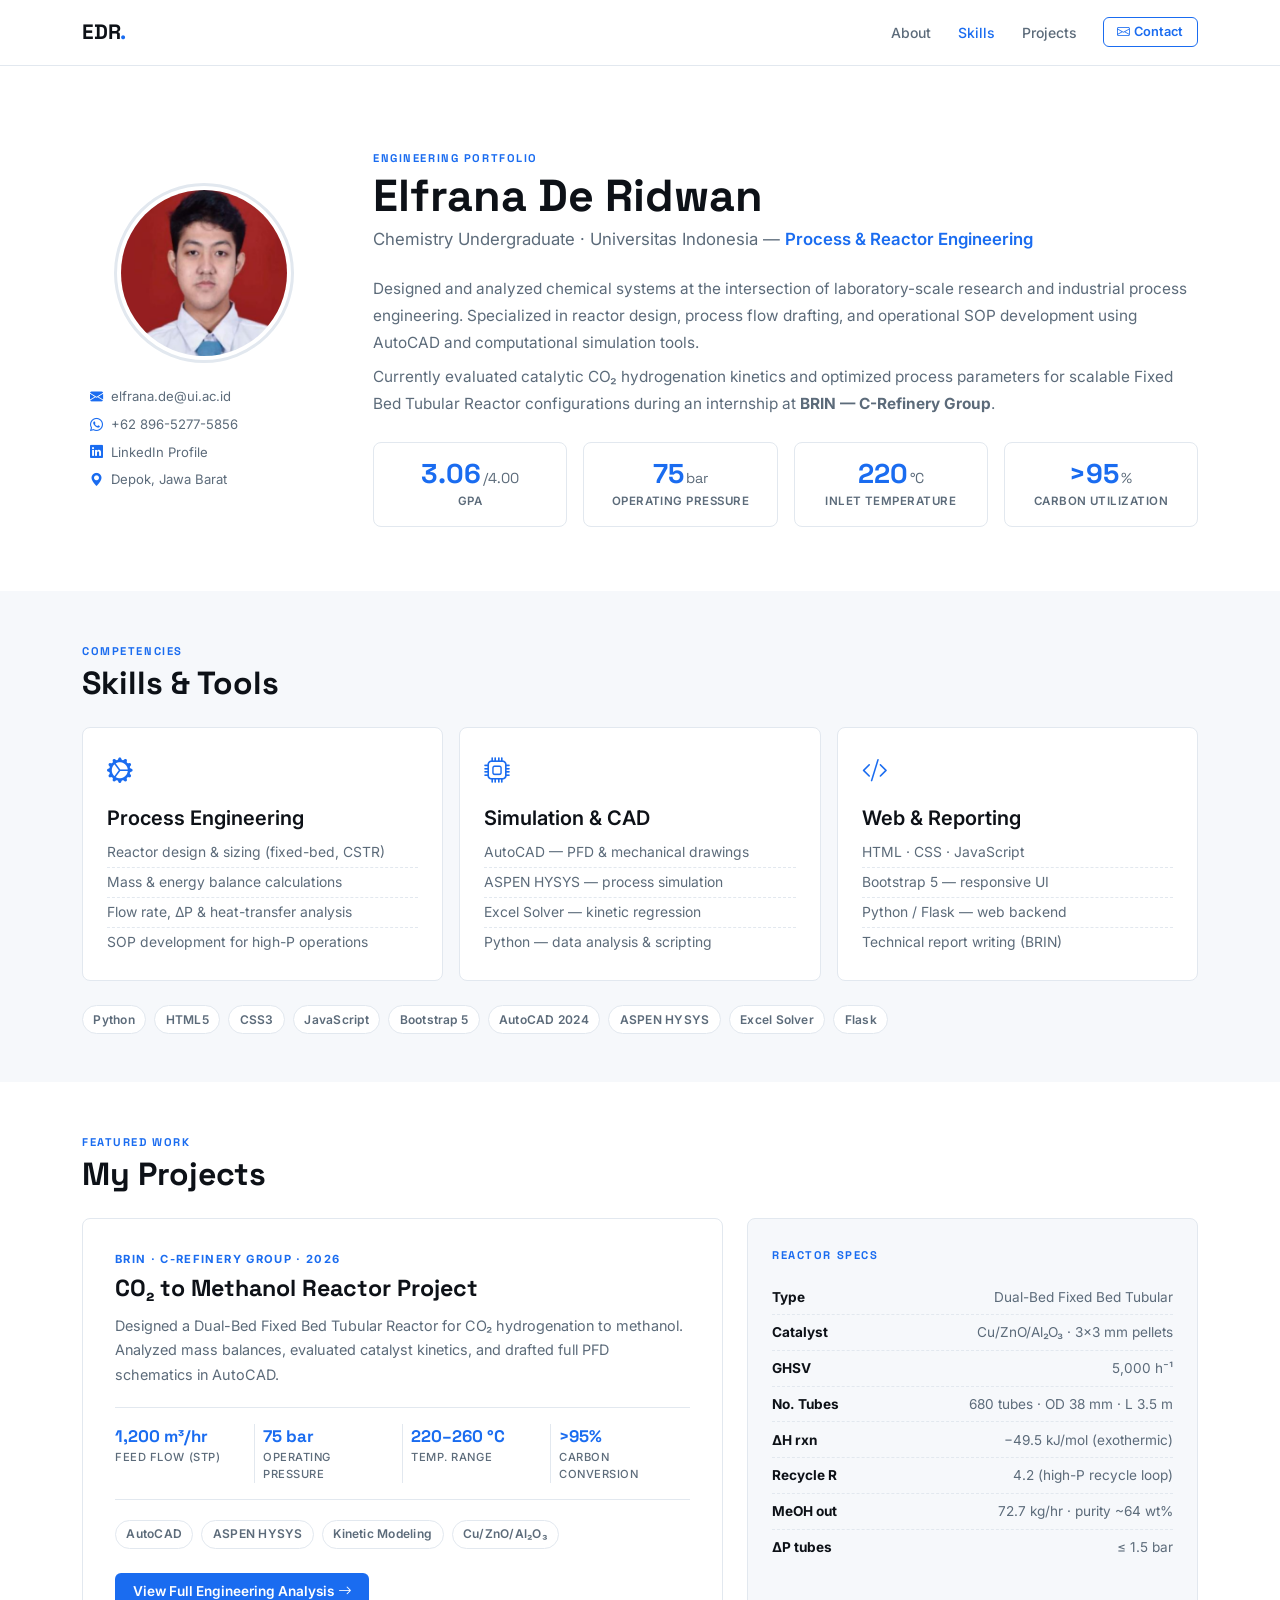
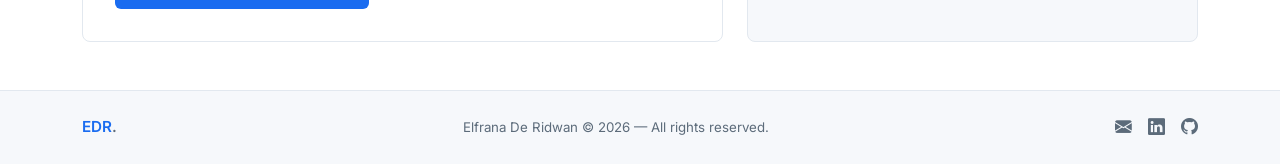
==== docs/index.html @ 7441a200 "Add files via upload" ====
<!DOCTYPE html>
<html lang="en">
<head>
  <meta charset="UTF-8" />
  <meta name="viewport" content="width=device-width, initial-scale=1.0" />
  <meta name="description" content="Elfrana De Ridwan — Chemical Engineering Portfolio. Process Design, Reactor Engineering, AutoCAD, ASPEN HYSYS." />
  <title>Elfrana De Ridwan | Engineering Portfolio</title>

  <!-- Bootstrap 5 -->
  <link href="https://cdn.jsdelivr.net/npm/bootstrap@5.3.3/dist/css/bootstrap.min.css" rel="stylesheet">
  <!-- Bootstrap Icons -->
  <link href="https://cdn.jsdelivr.net/npm/bootstrap-icons@1.11.3/font/bootstrap-icons.css" rel="stylesheet">
  <!-- Google Fonts -->
  <link href="https://fonts.googleapis.com/css2?family=Inter:wght@300;400;500;600;700&family=Space+Grotesk:wght@400;500;600;700&display=swap" rel="stylesheet">
  <!-- Custom -->
  <link rel="stylesheet" href="static/css/style.css" />
</head>
<body>

<!-- ── NAVBAR ──────────────────────────────────── -->
<nav class="navbar navbar-expand-lg sticky-top" id="mainNav">
  <div class="container">
    <a class="navbar-brand fw-bold" href="#hero">EDR<span class="text-accent">.</span></a>
    <button class="navbar-toggler border-0" type="button" data-bs-toggle="collapse" data-bs-target="#navLinks">
      <i class="bi bi-list fs-4"></i>
    </button>
    <div class="collapse navbar-collapse" id="navLinks">
      <ul class="navbar-nav ms-auto gap-2">
        <li class="nav-item"><a class="nav-link" href="#about">About</a></li>
        <li class="nav-item"><a class="nav-link" href="#skills">Skills</a></li>
        <li class="nav-item"><a class="nav-link" href="#projects">Projects</a></li>
        <li class="nav-item">
          <a class="btn btn-outline-accent btn-sm ms-2" href="mailto:elfrana.de@ui.ac.id">
            <i class="bi bi-envelope me-1"></i>Contact
          </a>
        </li>
      </ul>
    </div>
  </div>
</nav>

<!-- ── HERO / ABOUT ─────────────────────────────── -->
<section id="hero" class="section-hero">
  <div class="container">
    <div class="row align-items-center g-5">

      <!-- Photo -->
      <div class="col-lg-3 col-md-4 text-center">
        <div class="photo-ring mx-auto">
          <img src="static/images/profile.png" alt="Elfrana De Ridwan" class="img-fluid rounded-circle">
        </div>
        <!-- Contact pills -->
        <div class="mt-4 d-flex flex-column gap-2 text-start ps-2">
          <a href="mailto:elfrana.de@ui.ac.id" class="contact-pill">
            <i class="bi bi-envelope-fill me-2 text-accent"></i>elfrana.de@ui.ac.id
          </a>
          <a href="https://wa.me/6289652775856" target="_blank" class="contact-pill">
            <i class="bi bi-whatsapp me-2 text-accent"></i>+62 896-5277-5856
          </a>
          <a href="https://www.linkedin.com/in/elfrana-de-ridwan-ba3712145" target="_blank" class="contact-pill">
            <i class="bi bi-linkedin me-2 text-accent"></i>LinkedIn Profile
          </a>
          <span class="contact-pill">
            <i class="bi bi-geo-alt-fill me-2 text-accent"></i>Depok, Jawa Barat
          </span>
        </div>
      </div>

      <!-- Bio -->
      <div class="col-lg-9 col-md-8" id="about">
        <p class="label-tag mb-1">Engineering Portfolio</p>
        <h1 class="hero-name">Elfrana De Ridwan</h1>
        <p class="hero-sub mb-4">
          Chemistry Undergraduate &middot; Universitas Indonesia &mdash;
          <span class="text-accent fw-600">Process &amp; Reactor Engineering</span>
        </p>

        <p class="bio mb-2">
          Designed and analyzed chemical systems at the intersection of laboratory-scale research and industrial process engineering.
          Specialized in reactor design, process flow drafting, and operational SOP development using AutoCAD and computational simulation tools.
        </p>
        <p class="bio mb-4">
          Currently evaluated catalytic CO₂ hydrogenation kinetics and optimized process parameters for scalable Fixed Bed Tubular Reactor configurations during an internship at <strong>BRIN — C-Refinery Group</strong>.
        </p>

        <!-- KPI cards -->
        <div class="row g-3">
          <div class="col-6 col-md-3">
            <div class="kpi-card text-center">
              <div class="kpi-value">3.06<span class="kpi-unit">/4.00</span></div>
              <div class="kpi-label">GPA</div>
            </div>
          </div>
          <div class="col-6 col-md-3">
            <div class="kpi-card text-center">
              <div class="kpi-value">75<span class="kpi-unit">bar</span></div>
              <div class="kpi-label">Operating Pressure</div>
            </div>
          </div>
          <div class="col-6 col-md-3">
            <div class="kpi-card text-center">
              <div class="kpi-value">220<span class="kpi-unit">°C</span></div>
              <div class="kpi-label">Inlet Temperature</div>
            </div>
          </div>
          <div class="col-6 col-md-3">
            <div class="kpi-card text-center">
              <div class="kpi-value">&gt;95<span class="kpi-unit">%</span></div>
              <div class="kpi-label">Carbon Utilization</div>
            </div>
          </div>
        </div>
      </div>
    </div>
  </div>
</section>

<!-- ── SKILLS ────────────────────────────────────── -->
<section id="skills" class="section-alt py-5">
  <div class="container">
    <p class="label-tag mb-1">Competencies</p>
    <h2 class="section-title mb-4">Skills &amp; Tools</h2>

    <div class="row g-3">
      <!-- Engineering -->
      <div class="col-md-4">
        <div class="skill-card h-100">
          <div class="skill-icon"><i class="bi bi-gear-wide-connected"></i></div>
          <h5 class="fw-600 mt-3 mb-2">Process Engineering</h5>
          <ul class="skill-list">
            <li>Reactor design &amp; sizing (fixed-bed, CSTR)</li>
            <li>Mass &amp; energy balance calculations</li>
            <li>Flow rate, ΔP &amp; heat-transfer analysis</li>
            <li>SOP development for high-P operations</li>
          </ul>
        </div>
      </div>
      <!-- Software -->
      <div class="col-md-4">
        <div class="skill-card h-100">
          <div class="skill-icon"><i class="bi bi-cpu"></i></div>
          <h5 class="fw-600 mt-3 mb-2">Simulation &amp; CAD</h5>
          <ul class="skill-list">
            <li>AutoCAD — PFD &amp; mechanical drawings</li>
            <li>ASPEN HYSYS — process simulation</li>
            <li>Excel Solver — kinetic regression</li>
            <li>Python — data analysis &amp; scripting</li>
          </ul>
        </div>
      </div>
      <!-- Web -->
      <div class="col-md-4">
        <div class="skill-card h-100">
          <div class="skill-icon"><i class="bi bi-code-slash"></i></div>
          <h5 class="fw-600 mt-3 mb-2">Web &amp; Reporting</h5>
          <ul class="skill-list">
            <li>HTML · CSS · JavaScript</li>
            <li>Bootstrap 5 — responsive UI</li>
            <li>Python / Flask — web backend</li>
            <li>Technical report writing (BRIN)</li>
          </ul>
        </div>
      </div>
    </div>

    <!-- Tech badges -->
    <div class="mt-4 d-flex flex-wrap gap-2">
      <span class="tech-badge">Python</span>
      <span class="tech-badge">HTML5</span>
      <span class="tech-badge">CSS3</span>
      <span class="tech-badge">JavaScript</span>
      <span class="tech-badge">Bootstrap 5</span>
      <span class="tech-badge">AutoCAD 2024</span>
      <span class="tech-badge">ASPEN HYSYS</span>
      <span class="tech-badge">Excel Solver</span>
      <span class="tech-badge">Flask</span>
    </div>
  </div>
</section>

<!-- ── PROJECTS ───────────────────────────────────── -->
<section id="projects" class="py-5">
  <div class="container">
    <p class="label-tag mb-1">Featured Work</p>
    <h2 class="section-title mb-4">My Projects</h2>

    <div class="row g-4">
      <!-- CO2 card -->
      <div class="col-lg-7">
        <div class="project-card h-100">
          <div class="project-tag">BRIN · C-Refinery Group · 2026</div>
          <h3 class="project-title">CO₂ to Methanol Reactor Project</h3>
          <p class="project-desc">
            Designed a Dual-Bed Fixed Bed Tubular Reactor for CO₂ hydrogenation to methanol.
            Analyzed mass balances, evaluated catalyst kinetics, and drafted full PFD schematics in AutoCAD.
          </p>

          <!-- Inline specs -->
          <div class="spec-row">
            <div class="spec-item">
              <span class="spec-val">1,200 m³/hr</span>
              <span class="spec-lbl">Feed Flow (STP)</span>
            </div>
            <div class="spec-divider"></div>
            <div class="spec-item">
              <span class="spec-val">75 bar</span>
              <span class="spec-lbl">Operating Pressure</span>
            </div>
            <div class="spec-divider"></div>
            <div class="spec-item">
              <span class="spec-val">220–260 °C</span>
              <span class="spec-lbl">Temp. Range</span>
            </div>
            <div class="spec-divider"></div>
            <div class="spec-item">
              <span class="spec-val">&gt;95%</span>
              <span class="spec-lbl">Carbon Conversion</span>
            </div>
          </div>

          <div class="d-flex flex-wrap gap-2 mb-4">
            <span class="tech-badge">AutoCAD</span>
            <span class="tech-badge">ASPEN HYSYS</span>
            <span class="tech-badge">Kinetic Modeling</span>
            <span class="tech-badge">Cu/ZnO/Al₂O₃</span>
          </div>

          <a href="project_co2_methanol.html" class="btn-primary-custom">
            View Full Engineering Analysis <i class="bi bi-arrow-right ms-1"></i>
          </a>
        </div>
      </div>

      <!-- Quick specs sidebar -->
      <div class="col-lg-5">
        <div class="quick-spec-card h-100">
          <p class="label-tag mb-3">Reactor Specs</p>
          <div class="qs-row"><span class="qs-key">Type</span><span class="qs-val">Dual-Bed Fixed Bed Tubular</span></div>
          <div class="qs-row"><span class="qs-key">Catalyst</span><span class="qs-val">Cu/ZnO/Al₂O₃ · 3×3 mm pellets</span></div>
          <div class="qs-row"><span class="qs-key">GHSV</span><span class="qs-val">5,000 h⁻¹</span></div>
          <div class="qs-row"><span class="qs-key">No. Tubes</span><span class="qs-val">680 tubes · OD 38 mm · L 3.5 m</span></div>
          <div class="qs-row"><span class="qs-key">ΔH rxn</span><span class="qs-val">−49.5 kJ/mol (exothermic)</span></div>
          <div class="qs-row"><span class="qs-key">Recycle R</span><span class="qs-val">4.2 (high-P recycle loop)</span></div>
          <div class="qs-row"><span class="qs-key">MeOH out</span><span class="qs-val">72.7 kg/hr · purity ~64 wt%</span></div>
          <div class="qs-row" style="border:none"><span class="qs-key">ΔP tubes</span><span class="qs-val">≤ 1.5 bar</span></div>
        </div>
      </div>
    </div>
  </div>
</section>

<!-- ── FOOTER ─────────────────────────────────────── -->
<footer class="site-footer py-4">
  <div class="container d-flex flex-column flex-md-row justify-content-between align-items-center gap-2">
    <span class="fw-600" style="color:var(--accent)">EDR<span style="color:var(--txt-muted)">.</span></span>
    <span class="small txt-muted">Elfrana De Ridwan &copy; 2026 &mdash; All rights reserved.</span>
    <div class="d-flex gap-3">
      <a href="mailto:elfrana.de@ui.ac.id" class="footer-link"><i class="bi bi-envelope-fill"></i></a>
      <a href="https://www.linkedin.com/in/elfrana-de-ridwan-ba3712145" target="_blank" class="footer-link"><i class="bi bi-linkedin"></i></a>
      <a href="https://github.com/elfranar" target="_blank" class="footer-link"><i class="bi bi-github"></i></a>
    </div>
  </div>
</footer>

<script src="https://cdn.jsdelivr.net/npm/bootstrap@5.3.3/dist/js/bootstrap.bundle.min.js"></script>
<script src="static/js/main.js"></script>
</body>
</html>
---- docs/static/css/style.css ----
/* ==========================================================================
   EDR Portfolio — Custom CSS (Bootstrap 5 Overrides)
   ========================================================================== */
:root {
  --accent:       #1a6cf0;
  --accent-dark:  #0f4cb5;
  --bg:           #ffffff;
  --bg-alt:       #f6f8fb;
  --border:       #e2e8ef;
  --txt:          #0d1117;
  --txt-muted:    #5c6b7a;
  --font-body:    'Inter', sans-serif;
  --font-heading: 'Space Grotesk', sans-serif;
  --radius:       8px;
}

*, *::before, *::after { box-sizing: border-box; }

body {
  font-family: var(--font-body);
  color: var(--txt);
  background: var(--bg);
  font-size: 0.95rem;
  -webkit-font-smoothing: antialiased;
}

/* ── Utilities ────────────────────────────────── */
.fw-600        { font-weight: 600; }
.text-accent   { color: var(--accent) !important; }
.txt-muted     { color: var(--txt-muted); }
.label-tag {
  display: inline-block;
  font-family: var(--font-heading);
  font-size: 0.7rem;
  font-weight: 700;
  letter-spacing: .14em;
  text-transform: uppercase;
  color: var(--accent);
}
.section-title {
  font-family: var(--font-heading);
  font-size: 2rem;
  font-weight: 700;
  color: var(--txt);
}

/* ── Navbar ───────────────────────────────────── */
#mainNav {
  background: rgba(255,255,255,0.96);
  backdrop-filter: blur(8px);
  border-bottom: 1px solid var(--border);
  padding: .75rem 0;
}
.navbar-brand {
  font-family: var(--font-heading);
  font-size: 1.3rem;
  color: var(--txt) !important;
  letter-spacing: -.01em;
}
.nav-link {
  font-weight: 500;
  font-size: .875rem;
  color: var(--txt-muted) !important;
  transition: color .15s;
  padding: .35rem .6rem !important;
}
.nav-link:hover, .nav-link.active { color: var(--accent) !important; }
.btn-outline-accent {
  border: 1.5px solid var(--accent);
  color: var(--accent) !important;
  border-radius: 6px;
  font-size: .8rem;
  font-weight: 600;
  padding: .3rem .85rem;
  transition: background .15s, color .15s;
  text-decoration: none;
}
.btn-outline-accent:hover {
  background: var(--accent);
  color: #fff !important;
}
.btn-back {
  font-size: .85rem;
  font-weight: 500;
  color: var(--txt-muted);
  text-decoration: none;
  transition: color .15s;
}
.btn-back:hover { color: var(--accent); }

/* ── Hero / About ─────────────────────────────── */
.section-hero {
  padding: 5rem 0 4rem;
  background: var(--bg);
}
.photo-ring {
  width: 180px;
  height: 180px;
  border-radius: 50%;
  border: 3px solid var(--border);
  padding: 4px;
  overflow: hidden;
}
.photo-ring img {
  border-radius: 50%;
  width: 100%;
  height: 100%;
  object-fit: cover;
}
.hero-name {
  font-family: var(--font-heading);
  font-size: 2.8rem;
  font-weight: 700;
  line-height: 1.1;
  color: var(--txt);
  margin-bottom: .4rem;
}
.hero-sub {
  font-size: 1.05rem;
  color: var(--txt-muted);
  font-weight: 400;
}
.bio {
  color: var(--txt-muted);
  line-height: 1.75;
  font-size: .96rem;
}
.contact-pill {
  display: flex;
  align-items: center;
  font-size: .82rem;
  color: var(--txt-muted);
  text-decoration: none;
  transition: color .15s;
}
.contact-pill:hover { color: var(--accent); }

/* ── KPI Cards ────────────────────────────────── */
.kpi-card {
  border: 1px solid var(--border);
  border-radius: var(--radius);
  padding: 1rem .5rem;
  background: var(--bg);
  transition: border-color .2s, box-shadow .2s;
}
.kpi-card:hover {
  border-color: var(--accent);
  box-shadow: 0 2px 12px rgba(26,108,240,.08);
}
.kpi-value {
  font-family: var(--font-heading);
  font-size: 1.7rem;
  font-weight: 700;
  color: var(--accent);
  line-height: 1.1;
}
.kpi-unit {
  font-size: .9rem;
  font-weight: 400;
  color: var(--txt-muted);
  margin-left: 2px;
}
.kpi-label {
  font-size: .72rem;
  font-weight: 600;
  letter-spacing: .04em;
  text-transform: uppercase;
  color: var(--txt-muted);
  margin-top: .25rem;
}

/* ── Skills section ───────────────────────────── */
.section-alt { background: var(--bg-alt); }
.skill-card {
  background: var(--bg);
  border: 1px solid var(--border);
  border-radius: var(--radius);
  padding: 1.5rem;
  transition: border-color .2s, box-shadow .2s;
}
.skill-card:hover {
  border-color: var(--accent);
  box-shadow: 0 2px 12px rgba(26,108,240,.07);
}
.skill-icon {
  font-size: 1.6rem;
  color: var(--accent);
}
.skill-list {
  list-style: none;
  padding: 0;
  margin: 0;
  font-size: .87rem;
  color: var(--txt-muted);
}
.skill-list li {
  padding: .25rem 0;
  border-bottom: 1px dashed var(--border);
}
.skill-list li:last-child { border: none; }
.tech-badge {
  display: inline-block;
  padding: .28rem .65rem;
  border: 1px solid var(--border);
  border-radius: 20px;
  font-size: .75rem;
  font-weight: 600;
  color: var(--txt-muted);
  background: var(--bg);
  letter-spacing: .02em;
  transition: border-color .15s, color .15s;
}
.tech-badge:hover {
  border-color: var(--accent);
  color: var(--accent);
}

/* ── Projects section ─────────────────────────── */
.project-card {
  border: 1px solid var(--border);
  border-radius: var(--radius);
  padding: 2rem;
  background: var(--bg);
  transition: border-color .2s, box-shadow .2s;
}
.project-card:hover {
  border-color: var(--accent);
  box-shadow: 0 4px 20px rgba(26,108,240,.09);
}
.project-tag {
  font-size: .7rem;
  font-weight: 700;
  letter-spacing: .12em;
  text-transform: uppercase;
  color: var(--accent);
  margin-bottom: .5rem;
}
.project-title {
  font-family: var(--font-heading);
  font-size: 1.45rem;
  font-weight: 700;
  color: var(--txt);
  margin-bottom: .65rem;
}
.project-desc {
  font-size: .9rem;
  color: var(--txt-muted);
  line-height: 1.7;
  margin-bottom: 1.25rem;
}
/* Spec row */
.spec-row {
  display: flex;
  flex-wrap: wrap;
  gap: .5rem;
  padding: 1rem 0;
  border-top: 1px solid var(--border);
  border-bottom: 1px solid var(--border);
  margin-bottom: 1.25rem;
}
.spec-item {
  display: flex;
  flex-direction: column;
  flex: 1;
  min-width: 90px;
}
.spec-val {
  font-family: var(--font-heading);
  font-size: 1.05rem;
  font-weight: 700;
  color: var(--accent);
}
.spec-lbl {
  font-size: .7rem;
  color: var(--txt-muted);
  font-weight: 500;
  text-transform: uppercase;
  letter-spacing: .05em;
}
.spec-divider {
  width: 1px;
  background: var(--border);
  align-self: stretch;
}
.btn-primary-custom {
  display: inline-flex;
  align-items: center;
  background: var(--accent);
  color: #fff;
  border-radius: 6px;
  font-size: .85rem;
  font-weight: 600;
  padding: .5rem 1.1rem;
  text-decoration: none;
  transition: background .15s, transform .15s;
}
.btn-primary-custom:hover {
  background: var(--accent-dark);
  color: #fff;
  transform: translateY(-1px);
}

/* Quick-spec sidebar */
.quick-spec-card {
  border: 1px solid var(--border);
  border-radius: var(--radius);
  padding: 1.5rem;
  background: var(--bg-alt);
}
.qs-row {
  display: flex;
  justify-content: space-between;
  align-items: baseline;
  gap: .5rem;
  padding: .45rem 0;
  border-bottom: 1px dashed var(--border);
  font-size: .85rem;
}
.qs-key {
  font-weight: 700;
  color: var(--txt);
  white-space: nowrap;
  min-width: 90px;
}
.qs-val { color: var(--txt-muted); text-align: right; }

/* ── Footer ───────────────────────────────────── */
.site-footer {
  border-top: 1px solid var(--border);
  background: var(--bg-alt);
}
.footer-link {
  color: var(--txt-muted);
  font-size: 1.05rem;
  text-decoration: none;
  transition: color .15s;
}
.footer-link:hover { color: var(--accent); }

/* ════════════════════════════════════════════════
   PROJECT PAGE STYLES
   ════════════════════════════════════════════════ */
.project-hero {
  background: var(--bg-alt);
  border-bottom: 1px solid var(--border);
  padding: 3.5rem 0 2.5rem;
}
.proj-hero-title {
  font-family: var(--font-heading);
  font-size: 2.6rem;
  font-weight: 700;
  line-height: 1.15;
  color: var(--txt);
  margin-bottom: .5rem;
}
.proj-hero-sub {
  font-size: 1rem;
  color: var(--txt-muted);
  letter-spacing: .08em;
  text-transform: uppercase;
  font-weight: 600;
}

/* Meta strip */
.meta-strip {
  border: 1px solid var(--border);
  border-radius: var(--radius);
  background: var(--bg);
  overflow: hidden;
}
.meta-cell {
  padding: 1rem 1.25rem;
  border-right: 1px solid var(--border);
}
.meta-key {
  font-size: .68rem;
  font-weight: 700;
  letter-spacing: .1em;
  text-transform: uppercase;
  color: var(--txt-muted);
  margin-bottom: .25rem;
}
.meta-val {
  font-weight: 600;
  font-size: .88rem;
  color: var(--txt);
}

/* Project sections */
.proj-section {
  padding: 2.5rem 0;
  border-bottom: 1px solid var(--border);
}
.section-label {
  font-family: var(--font-heading);
  font-size: .72rem;
  font-weight: 700;
  letter-spacing: .14em;
  text-transform: uppercase;
  color: var(--txt-muted);
  margin-bottom: 1.25rem;
  display: flex;
  align-items: center;
  gap: .5rem;
}
.section-label span {
  background: var(--accent);
  color: #fff;
  border-radius: 4px;
  padding: .1rem .45rem;
  font-size: .68rem;
}

/* Image frame */
.img-frame {
  border: 1px solid var(--border);
  border-radius: var(--radius);
  padding: 8px;
  background: #fff;
  overflow: hidden;
}
.img-frame img { display: block; width: 100%; border-radius: 4px; }
.img-caption {
  font-size: .78rem;
  color: var(--txt-muted);
  font-style: italic;
  text-align: center;
  margin-top: .5rem;
  margin-bottom: 0;
}

/* Engineering bullet list */
.eng-list {
  padding-left: 1.1rem;
  color: var(--txt-muted);
  line-height: 1.7;
}
.eng-list li { margin-bottom: .4rem; font-size: .9rem; }
.eng-list li:last-child { margin-bottom: 0; }

/* Analysis cards */
.ana-card {
  border: 1px solid var(--border);
  border-radius: var(--radius);
  padding: 1.25rem;
  background: var(--bg);
}
.ana-card-title {
  font-size: .8rem;
  font-weight: 700;
  text-transform: uppercase;
  letter-spacing: .08em;
  color: var(--accent);
  padding-bottom: .65rem;
  border-bottom: 1px solid var(--border);
  margin-bottom: .75rem;
}
.ana-table {
  width: 100%;
  border-collapse: collapse;
  font-size: .84rem;
}
.ana-table tr { border-bottom: 1px dashed var(--border); }
.ana-table tr:last-child { border: none; }
.ana-table td { padding: .35rem .1rem; color: var(--txt-muted); }
.ana-table td:first-child { color: var(--txt); }
.highlight-row td { color: var(--accent) !important; font-weight: 700; }

/* Design table */
.design-table {
  border-collapse: collapse;
  font-size: .87rem;
}
.design-table tr {
  border-bottom: 1px dashed var(--border);
}
.design-table tr:last-child { border: none; }
.design-table th {
  font-weight: 700;
  color: var(--txt);
  padding: .5rem .6rem .5rem 0;
  white-space: nowrap;
  min-width: 130px;
  vertical-align: top;
}
.design-table td {
  padding: .5rem .6rem;
  color: var(--txt-muted);
  vertical-align: top;
}
.design-rationale {
  font-size: .85rem;
  color: var(--txt-muted);
  line-height: 1.7;
  border-left: 3px solid var(--accent);
  padding-left: .9rem;
}

/* Gallery */
.gallery-wrap {
  border: 1px solid var(--border);
  border-radius: var(--radius);
  overflow: hidden;
}
.gallery-img {
  width: 100%;
  height: 190px;
  object-fit: cover;
  display: block;
}
.gallery-cap {
  font-size: .78rem;
  font-weight: 600;
  color: var(--txt-muted);
  text-align: center;
  padding: .6rem;
  background: var(--bg-alt);
  border-top: 1px solid var(--border);
}

/* BOM Table */
.bom-table {
  font-size: .83rem;
  border-color: var(--border);
}
.bom-table thead th {
  background: var(--bg-alt);
  font-size: .7rem;
  text-transform: uppercase;
  letter-spacing: .06em;
  font-weight: 700;
  color: var(--txt);
  border-color: var(--border);
}
.bom-table tbody td {
  color: var(--txt-muted);
  border-color: var(--border);
  vertical-align: middle;
}
.bom-table tbody tr:hover td { background: #f0f5ff; }

/* Reflection cards */
.reflect-card {
  border: 1px solid var(--border);
  border-radius: var(--radius);
  padding: 1.4rem;
  background: var(--bg);
}
.reflect-icon {
  font-size: 1.35rem;
  color: var(--accent);
  margin-bottom: .6rem;
}
.reflect-title {
  font-family: var(--font-heading);
  font-weight: 700;
  color: var(--txt);
  margin-bottom: .7rem;
  font-size: .95rem;
}
.reflect-text {
  font-size: .86rem;
  color: var(--txt-muted);
  line-height: 1.7;
  margin: 0;
}

/* ── Responsive ───────────────────────────────── */
@media (max-width: 768px) {
  .hero-name       { font-size: 2rem; }
  .proj-hero-title { font-size: 1.9rem; }
  .section-title   { font-size: 1.6rem; }
  .spec-divider    { display: none; }
  .meta-cell       { border-right: none; border-bottom: 1px solid var(--border); }
}
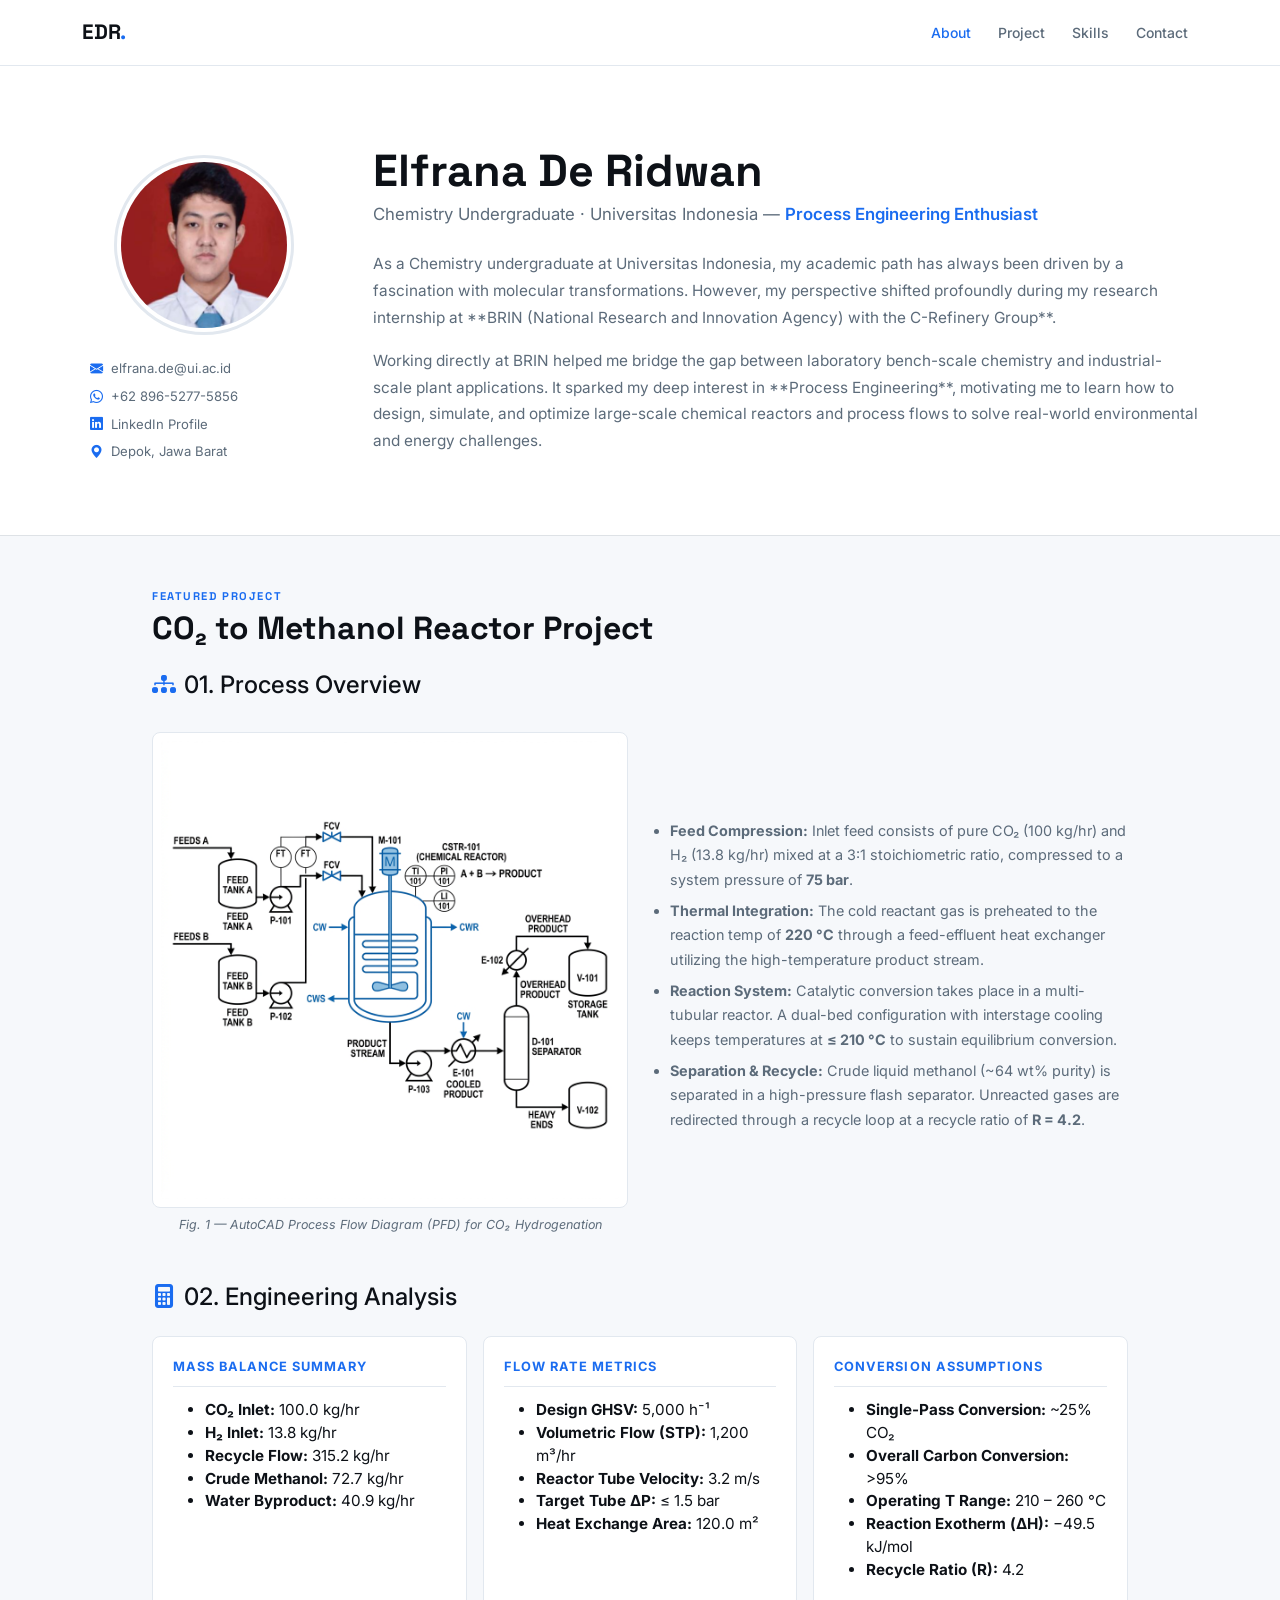
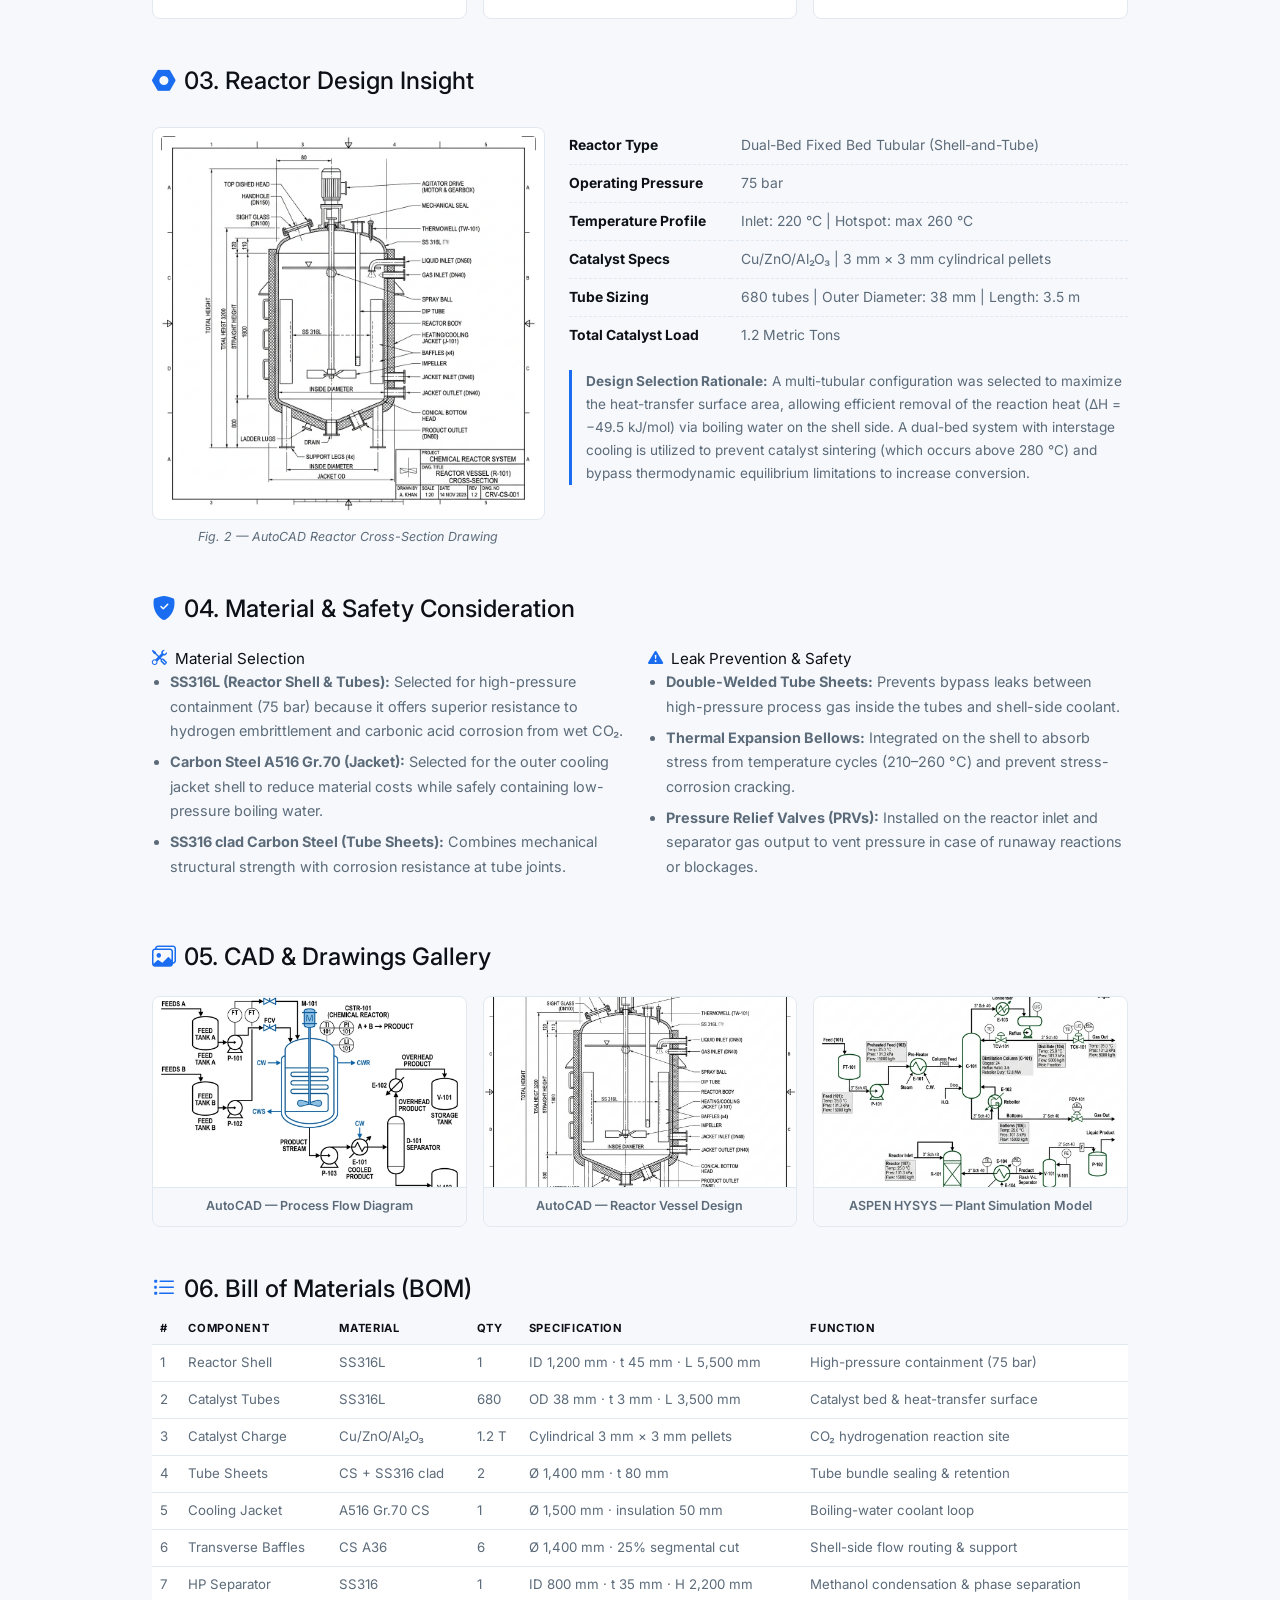
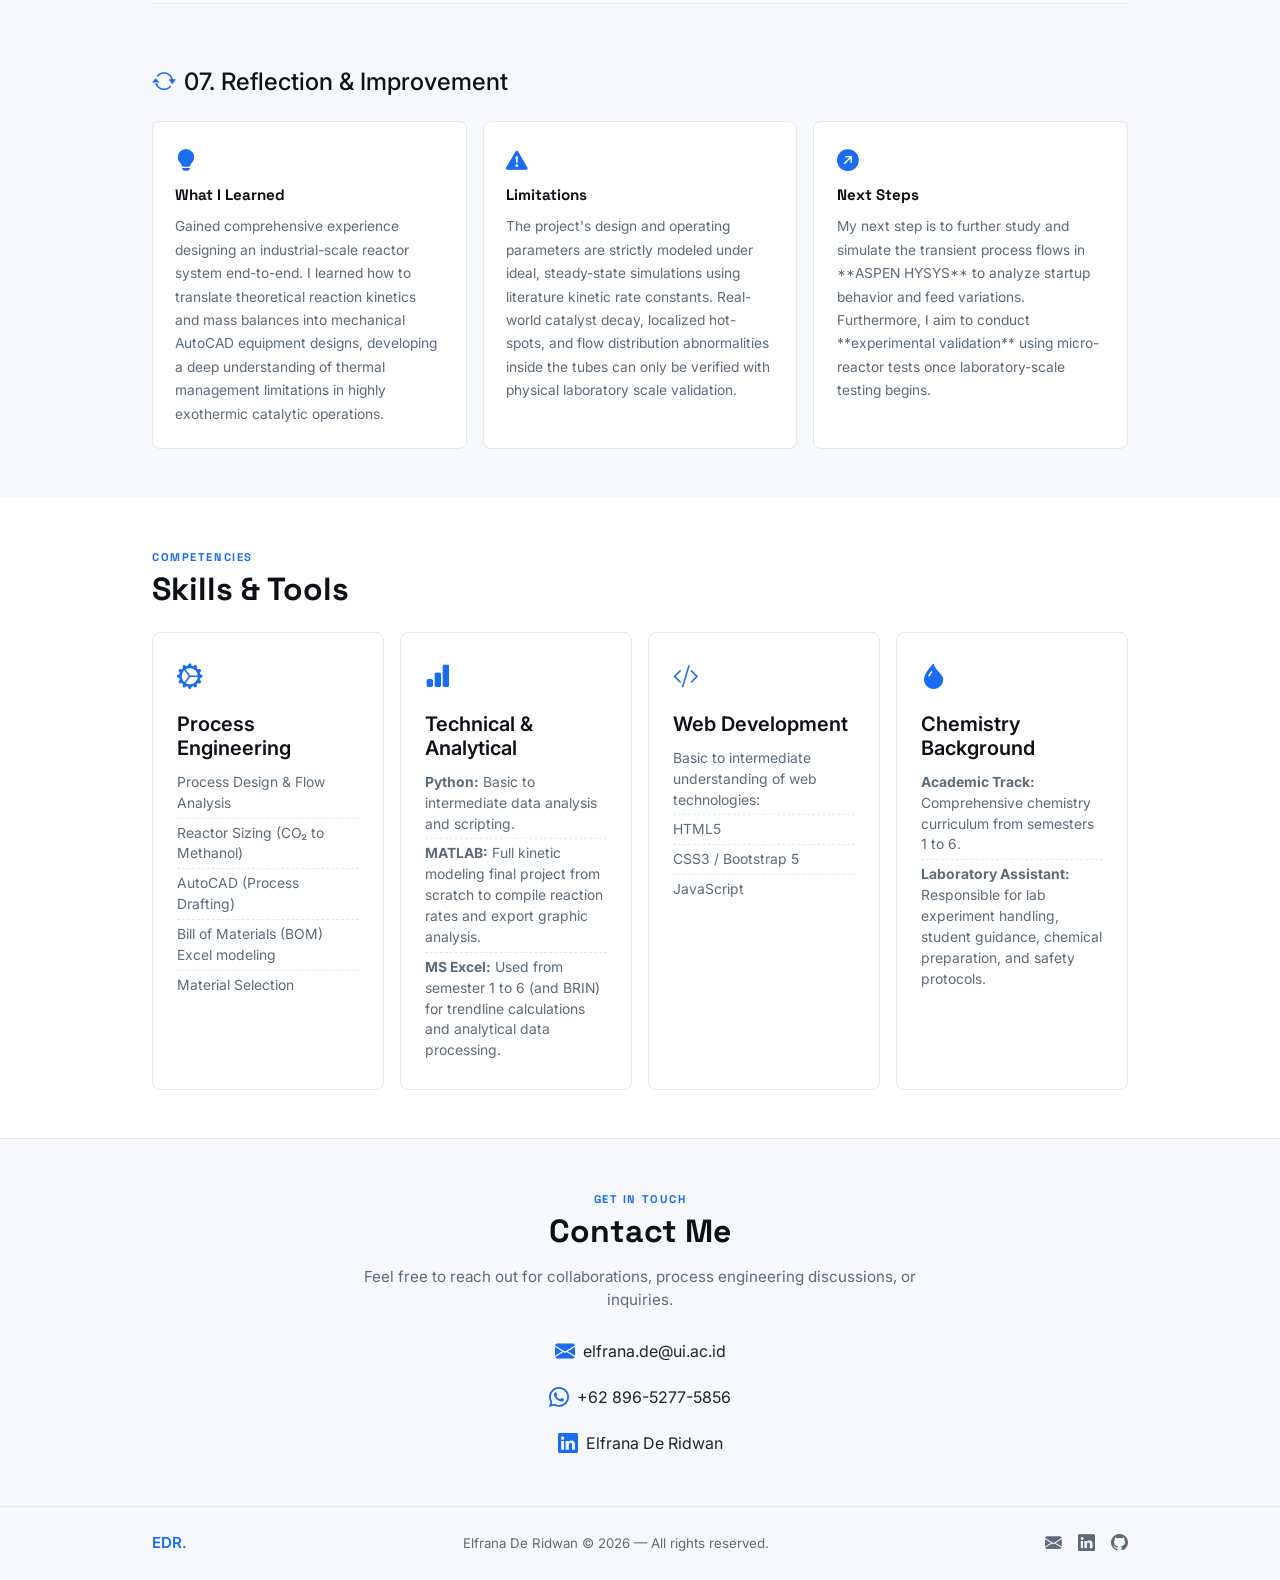
==== commit 744b02c3: "Add files via upload" ====
--- a/docs/index.html
+++ b/docs/index.html
@@ -3,7 +3,7 @@
 <head>
   <meta charset="UTF-8" />
   <meta name="viewport" content="width=device-width, initial-scale=1.0" />
-  <meta name="description" content="Elfrana De Ridwan — Chemical Engineering Portfolio. Process Design, Reactor Engineering, AutoCAD, ASPEN HYSYS." />
+  <meta name="description" content="Elfrana De Ridwan — Chemical & Process Engineering Portfolio. Chemistry Undergraduate, Universitas Indonesia." />
   <title>Elfrana De Ridwan | Engineering Portfolio</title>
 
   <!-- Bootstrap 5 -->
@@ -12,7 +12,7 @@
   <link href="https://cdn.jsdelivr.net/npm/bootstrap-icons@1.11.3/font/bootstrap-icons.css" rel="stylesheet">
   <!-- Google Fonts -->
   <link href="https://fonts.googleapis.com/css2?family=Inter:wght@300;400;500;600;700&family=Space+Grotesk:wght@400;500;600;700&display=swap" rel="stylesheet">
-  <!-- Custom -->
+  <!-- Custom CSS -->
   <link rel="stylesheet" href="static/css/style.css" />
 </head>
 <body>
@@ -26,30 +26,25 @@
     </button>
     <div class="collapse navbar-collapse" id="navLinks">
       <ul class="navbar-nav ms-auto gap-2">
-        <li class="nav-item"><a class="nav-link" href="#about">About</a></li>
+        <li class="nav-item"><a class="nav-link" href="#hero">About</a></li>
+        <li class="nav-item"><a class="nav-link" href="#project">Project</a></li>
         <li class="nav-item"><a class="nav-link" href="#skills">Skills</a></li>
-        <li class="nav-item"><a class="nav-link" href="#projects">Projects</a></li>
-        <li class="nav-item">
-          <a class="btn btn-outline-accent btn-sm ms-2" href="mailto:elfrana.de@ui.ac.id">
-            <i class="bi bi-envelope me-1"></i>Contact
-          </a>
-        </li>
+        <li class="nav-item"><a class="nav-link" href="#contact">Contact</a></li>
       </ul>
     </div>
   </div>
 </nav>
 
-<!-- ── HERO / ABOUT ─────────────────────────────── -->
+<!-- ── SECTION 1: HERO & ABOUT ME ───────────────── -->
 <section id="hero" class="section-hero">
   <div class="container">
     <div class="row align-items-center g-5">
 
-      <!-- Photo -->
+      <!-- Photo & Contacts -->
       <div class="col-lg-3 col-md-4 text-center">
         <div class="photo-ring mx-auto">
           <img src="static/images/profile.png" alt="Elfrana De Ridwan" class="img-fluid rounded-circle">
         </div>
-        <!-- Contact pills -->
         <div class="mt-4 d-flex flex-column gap-2 text-start ps-2">
           <a href="mailto:elfrana.de@ui.ac.id" class="contact-pill">
             <i class="bi bi-envelope-fill me-2 text-accent"></i>elfrana.de@ui.ac.id
@@ -67,183 +62,331 @@
       </div>
 
       <!-- Bio -->
-      <div class="col-lg-9 col-md-8" id="about">
-        <p class="label-tag mb-1">Engineering Portfolio</p>
+      <div class="col-lg-9 col-md-8">
         <h1 class="hero-name">Elfrana De Ridwan</h1>
         <p class="hero-sub mb-4">
           Chemistry Undergraduate &middot; Universitas Indonesia &mdash;
-          <span class="text-accent fw-600">Process &amp; Reactor Engineering</span>
+          <span class="text-accent fw-600">Process Engineering Enthusiast</span>
         </p>
 
-        <p class="bio mb-2">
-          Designed and analyzed chemical systems at the intersection of laboratory-scale research and industrial process engineering.
-          Specialized in reactor design, process flow drafting, and operational SOP development using AutoCAD and computational simulation tools.
-        </p>
-        <p class="bio mb-4">
-          Currently evaluated catalytic CO₂ hydrogenation kinetics and optimized process parameters for scalable Fixed Bed Tubular Reactor configurations during an internship at <strong>BRIN — C-Refinery Group</strong>.
-        </p>
-
-        <!-- KPI cards -->
-        <div class="row g-3">
-          <div class="col-6 col-md-3">
-            <div class="kpi-card text-center">
-              <div class="kpi-value">3.06<span class="kpi-unit">/4.00</span></div>
-              <div class="kpi-label">GPA</div>
-            </div>
-          </div>
-          <div class="col-6 col-md-3">
-            <div class="kpi-card text-center">
-              <div class="kpi-value">75<span class="kpi-unit">bar</span></div>
-              <div class="kpi-label">Operating Pressure</div>
-            </div>
-          </div>
-          <div class="col-6 col-md-3">
-            <div class="kpi-card text-center">
-              <div class="kpi-value">220<span class="kpi-unit">°C</span></div>
-              <div class="kpi-label">Inlet Temperature</div>
-            </div>
-          </div>
-          <div class="col-6 col-md-3">
-            <div class="kpi-card text-center">
-              <div class="kpi-value">&gt;95<span class="kpi-unit">%</span></div>
-              <div class="kpi-label">Carbon Utilization</div>
-            </div>
-          </div>
+        <div class="bio-content">
+          <p class="bio">
+            As a Chemistry undergraduate at Universitas Indonesia, my academic path has always been driven by a fascination with molecular transformations. However, my perspective shifted profoundly during my research internship at **BRIN (National Research and Innovation Agency) with the C-Refinery Group**. 
+          </p>
+          <p class="bio">
+            Working directly at BRIN helped me bridge the gap between laboratory bench-scale chemistry and industrial-scale plant applications. It sparked my deep interest in **Process Engineering**, motivating me to learn how to design, simulate, and optimize large-scale chemical reactors and process flows to solve real-world environmental and energy challenges.
+          </p>
         </div>
       </div>
     </div>
   </div>
 </section>
 
-<!-- ── SKILLS ────────────────────────────────────── -->
-<section id="skills" class="section-alt py-5">
-  <div class="container">
+<!-- ── SECTION 2: FEATURED PROJECT ──────────────── -->
+<section id="project" class="py-5 section-alt border-top">
+  <div class="container" style="max-width: 1000px;">
+    <p class="label-tag mb-1">Featured Project</p>
+    <h2 class="section-title mb-4">CO₂ to Methanol Reactor Project</h2>
+
+    <!-- 2.1 Process Overview -->
+    <div class="project-subsection mb-5">
+      <h4 class="sub-title"><i class="bi bi-diagram-3-fill me-2 text-accent"></i>01. Process Overview</h4>
+      <div class="row g-4 mt-2">
+        <div class="col-lg-6">
+          <div class="img-frame">
+            <img src="static/images/flow_diagram.png" alt="AutoCAD PFD" class="img-fluid">
+          </div>
+          <p class="img-caption">Fig. 1 — AutoCAD Process Flow Diagram (PFD) for CO₂ Hydrogenation</p>
+        </div>
+        <div class="col-lg-6 d-flex flex-column justify-content-center">
+          <ul class="eng-list">
+            <li><strong>Feed Compression:</strong> Inlet feed consists of pure CO₂ (100 kg/hr) and H₂ (13.8 kg/hr) mixed at a 3:1 stoichiometric ratio, compressed to a system pressure of <strong>75 bar</strong>.</li>
+            <li><strong>Thermal Integration:</strong> The cold reactant gas is preheated to the reaction temp of <strong>220 °C</strong> through a feed-effluent heat exchanger utilizing the high-temperature product stream.</li>
+            <li><strong>Reaction System:</strong> Catalytic conversion takes place in a multi-tubular reactor. A dual-bed configuration with interstage cooling keeps temperatures at <strong>≤ 210 °C</strong> to sustain equilibrium conversion.</li>
+            <li><strong>Separation & Recycle:</strong> Crude liquid methanol (~64 wt% purity) is separated in a high-pressure flash separator. Unreacted gases are redirected through a recycle loop at a recycle ratio of <strong>R = 4.2</strong>.</li>
+          </ul>
+        </div>
+      </div>
+    </div>
+
+    <!-- 2.2 Engineering Analysis -->
+    <div class="project-subsection mb-5">
+      <h4 class="sub-title"><i class="bi bi-calculator-fill me-2 text-accent"></i>02. Engineering Analysis</h4>
+      <div class="row g-3 mt-2">
+        <div class="col-md-4">
+          <div class="ana-card h-100">
+            <div class="ana-card-title">Mass Balance Summary</div>
+            <ul class="bullet-list-custom">
+              <li><strong>CO₂ Inlet:</strong> 100.0 kg/hr</li>
+              <li><strong>H₂ Inlet:</strong> 13.8 kg/hr</li>
+              <li><strong>Recycle Flow:</strong> 315.2 kg/hr</li>
+              <li><strong>Crude Methanol:</strong> 72.7 kg/hr</li>
+              <li><strong>Water Byproduct:</strong> 40.9 kg/hr</li>
+            </ul>
+          </div>
+        </div>
+        <div class="col-md-4">
+          <div class="ana-card h-100">
+            <div class="ana-card-title">Flow Rate Metrics</div>
+            <ul class="bullet-list-custom">
+              <li><strong>Design GHSV:</strong> 5,000 h⁻¹</li>
+              <li><strong>Volumetric Flow (STP):</strong> 1,200 m³/hr</li>
+              <li><strong>Reactor Tube Velocity:</strong> 3.2 m/s</li>
+              <li><strong>Target Tube ΔP:</strong> ≤ 1.5 bar</li>
+              <li><strong>Heat Exchange Area:</strong> 120.0 m²</li>
+            </ul>
+          </div>
+        </div>
+        <div class="col-md-4">
+          <div class="ana-card h-100">
+            <div class="ana-card-title">Conversion Assumptions</div>
+            <ul class="bullet-list-custom">
+              <li><strong>Single-Pass Conversion:</strong> ~25% CO₂</li>
+              <li><strong>Overall Carbon Conversion:</strong> &gt;95%</li>
+              <li><strong>Operating T Range:</strong> 210 – 260 °C</li>
+              <li><strong>Reaction Exotherm (ΔH):</strong> −49.5 kJ/mol</li>
+              <li><strong>Recycle Ratio (R):</strong> 4.2</li>
+            </ul>
+          </div>
+        </div>
+      </div>
+    </div>
+
+    <!-- 2.3 Reactor Design Insight -->
+    <div class="project-subsection mb-5">
+      <h4 class="sub-title"><i class="bi bi-nut-fill me-2 text-accent"></i>03. Reactor Design Insight</h4>
+      <div class="row g-4 mt-2">
+        <div class="col-lg-5">
+          <div class="img-frame">
+            <img src="static/images/reactor_design.png" alt="Reactor Design Blueprint" class="img-fluid">
+          </div>
+          <p class="img-caption">Fig. 2 — AutoCAD Reactor Cross-Section Drawing</p>
+        </div>
+        <div class="col-lg-7">
+          <table class="design-table w-100">
+            <tr><th>Reactor Type</th><td>Dual-Bed Fixed Bed Tubular (Shell-and-Tube)</td></tr>
+            <tr><th>Operating Pressure</th><td>75 bar</td></tr>
+            <tr><th>Temperature Profile</th><td>Inlet: 220 °C | Hotspot: max 260 °C</td></tr>
+            <tr><th>Catalyst Specs</th><td>Cu/ZnO/Al₂O₃ | 3 mm × 3 mm cylindrical pellets</td></tr>
+            <tr><th>Tube Sizing</th><td>680 tubes | Outer Diameter: 38 mm | Length: 3.5 m</td></tr>
+            <tr><th>Total Catalyst Load</th><td>1.2 Metric Tons</td></tr>
+          </table>
+          <div class="design-rationale mt-3">
+            <strong>Design Selection Rationale:</strong> A multi-tubular configuration was selected to maximize the heat-transfer surface area, allowing efficient removal of the reaction heat (ΔH = −49.5 kJ/mol) via boiling water on the shell side. A dual-bed system with interstage cooling is utilized to prevent catalyst sintering (which occurs above 280 °C) and bypass thermodynamic equilibrium limitations to increase conversion.
+          </div>
+        </div>
+      </div>
+    </div>
+
+    <!-- 2.4 Material & Safety Consideration -->
+    <div class="project-subsection mb-5">
+      <h4 class="sub-title"><i class="bi bi-shield-fill-check me-2 text-accent"></i>04. Material &amp; Safety Consideration</h4>
+      <div class="row g-3 mt-2">
+        <div class="col-md-6">
+          <div class="safety-card h-100">
+            <div class="safety-card-title"><i class="bi bi-tools text-accent me-2"></i>Material Selection</div>
+            <ul class="eng-list small">
+              <li><strong>SS316L (Reactor Shell &amp; Tubes):</strong> Selected for high-pressure containment (75 bar) because it offers superior resistance to hydrogen embrittlement and carbonic acid corrosion from wet CO₂.</li>
+              <li><strong>Carbon Steel A516 Gr.70 (Jacket):</strong> Selected for the outer cooling jacket shell to reduce material costs while safely containing low-pressure boiling water.</li>
+              <li><strong>SS316 clad Carbon Steel (Tube Sheets):</strong> Combines mechanical structural strength with corrosion resistance at tube joints.</li>
+            </ul>
+          </div>
+        </div>
+        <div class="col-md-6">
+          <div class="safety-card h-100">
+            <div class="safety-card-title"><i class="bi bi-exclamation-triangle-fill text-accent me-2"></i>Leak Prevention &amp; Safety</div>
+            <ul class="eng-list small">
+              <li><strong>Double-Welded Tube Sheets:</strong> Prevents bypass leaks between high-pressure process gas inside the tubes and shell-side coolant.</li>
+              <li><strong>Thermal Expansion Bellows:</strong> Integrated on the shell to absorb stress from temperature cycles (210–260 °C) and prevent stress-corrosion cracking.</li>
+              <li><strong>Pressure Relief Valves (PRVs):</strong> Installed on the reactor inlet and separator gas output to vent pressure in case of runaway reactions or blockages.</li>
+            </ul>
+          </div>
+        </div>
+      </div>
+    </div>
+
+    <!-- 2.5 CAD & Engineering Drawings -->
+    <div class="project-subsection mb-5">
+      <h4 class="sub-title"><i class="bi bi-images me-2 text-accent"></i>05. CAD &amp; Drawings Gallery</h4>
+      <div class="row g-3 mt-2">
+        <div class="col-md-4">
+          <div class="gallery-wrap">
+            <img src="static/images/flow_diagram.png" alt="PFD" class="gallery-img">
+            <div class="gallery-cap">AutoCAD — Process Flow Diagram</div>
+          </div>
+        </div>
+        <div class="col-md-4">
+          <div class="gallery-wrap">
+            <img src="static/images/reactor_design.png" alt="Reactor Design" class="gallery-img">
+            <div class="gallery-cap">AutoCAD — Reactor Vessel Design</div>
+          </div>
+        </div>
+        <div class="col-md-4">
+          <div class="gallery-wrap">
+            <img src="static/images/aspen_simulation.png" alt="ASPEN HYSYS" class="gallery-img">
+            <div class="gallery-cap">ASPEN HYSYS — Plant Simulation Model</div>
+          </div>
+        </div>
+      </div>
+    </div>
+
+    <!-- 2.6 Bill of Materials -->
+    <div class="project-subsection mb-5">
+      <h4 class="sub-title"><i class="bi bi-list-task me-2 text-accent"></i>06. Bill of Materials (BOM)</h4>
+      <div class="table-responsive mt-2">
+        <table class="table bom-table">
+          <thead>
+            <tr>
+              <th>#</th><th>Component</th><th>Material</th><th>Qty</th><th>Specification</th><th>Function</th>
+            </tr>
+          </thead>
+          <tbody>
+            <tr>
+              <td>1</td><td>Reactor Shell</td><td>SS316L</td><td>1</td><td>ID 1,200 mm &middot; t 45 mm &middot; L 5,500 mm</td><td>High-pressure containment (75 bar)</td>
+            </tr>
+            <tr>
+              <td>2</td><td>Catalyst Tubes</td><td>SS316L</td><td>680</td><td>OD 38 mm &middot; t 3 mm &middot; L 3,500 mm</td><td>Catalyst bed &amp; heat-transfer surface</td>
+            </tr>
+            <tr>
+              <td>3</td><td>Catalyst Charge</td><td>Cu/ZnO/Al₂O₃</td><td>1.2 T</td><td>Cylindrical 3 mm &times; 3 mm pellets</td><td>CO₂ hydrogenation reaction site</td>
+            </tr>
+            <tr>
+              <td>4</td><td>Tube Sheets</td><td>CS + SS316 clad</td><td>2</td><td>Ø 1,400 mm &middot; t 80 mm</td><td>Tube bundle sealing &amp; retention</td>
+            </tr>
+            <tr>
+              <td>5</td><td>Cooling Jacket</td><td>A516 Gr.70 CS</td><td>1</td><td>Ø 1,500 mm &middot; insulation 50 mm</td><td>Boiling-water coolant loop</td>
+            </tr>
+            <tr>
+              <td>6</td><td>Transverse Baffles</td><td>CS A36</td><td>6</td><td>Ø 1,400 mm &middot; 25% segmental cut</td><td>Shell-side flow routing &amp; support</td>
+            </tr>
+            <tr>
+              <td>7</td><td>HP Separator</td><td>SS316</td><td>1</td><td>ID 800 mm &middot; t 35 mm &middot; H 2,200 mm</td><td>Methanol condensation &amp; phase separation</td>
+            </tr>
+          </tbody>
+        </table>
+      </div>
+    </div>
+
+    <!-- 2.7 Reflection & Improvement -->
+    <div class="project-subsection">
+      <h4 class="sub-title"><i class="bi bi-arrow-repeat me-2 text-accent"></i>07. Reflection &amp; Improvement</h4>
+      <div class="row g-3 mt-2">
+        <div class="col-md-4">
+          <div class="reflect-card h-100">
+            <div class="reflect-icon"><i class="bi bi-lightbulb-fill"></i></div>
+            <h6 class="reflect-title">What I Learned</h6>
+            <p class="reflect-text">
+              Gained comprehensive experience designing an industrial-scale reactor system end-to-end. I learned how to translate theoretical reaction kinetics and mass balances into mechanical AutoCAD equipment designs, developing a deep understanding of thermal management limitations in highly exothermic catalytic operations.
+            </p>
+          </div>
+        </div>
+        <div class="col-md-4">
+          <div class="reflect-card h-100">
+            <div class="reflect-icon"><i class="bi bi-exclamation-triangle-fill"></i></div>
+            <h6 class="reflect-title">Limitations</h6>
+            <p class="reflect-text">
+              The project's design and operating parameters are strictly modeled under ideal, steady-state simulations using literature kinetic rate constants. Real-world catalyst decay, localized hot-spots, and flow distribution abnormalities inside the tubes can only be verified with physical laboratory scale validation.
+            </p>
+          </div>
+        </div>
+        <div class="col-md-4">
+          <div class="reflect-card h-100">
+            <div class="reflect-icon"><i class="bi bi-arrow-up-right-circle-fill"></i></div>
+            <h6 class="reflect-title">Next Steps</h6>
+            <p class="reflect-text">
+              My next step is to further study and simulate the transient process flows in **ASPEN HYSYS** to analyze startup behavior and feed variations. Furthermore, I aim to conduct **experimental validation** using micro-reactor tests once laboratory-scale testing begins.
+            </p>
+          </div>
+        </div>
+      </div>
+    </div>
+
+  </div>
+</section>
+
+<!-- ── SECTION 3: SKILLS & COMPETENCIES ─────────── -->
+<section id="skills" class="py-5">
+  <div class="container" style="max-width: 1000px;">
     <p class="label-tag mb-1">Competencies</p>
     <h2 class="section-title mb-4">Skills &amp; Tools</h2>
 
     <div class="row g-3">
-      <!-- Engineering -->
-      <div class="col-md-4">
+      <!-- Process Engineering -->
+      <div class="col-md-6 col-lg-3">
         <div class="skill-card h-100">
           <div class="skill-icon"><i class="bi bi-gear-wide-connected"></i></div>
           <h5 class="fw-600 mt-3 mb-2">Process Engineering</h5>
           <ul class="skill-list">
-            <li>Reactor design &amp; sizing (fixed-bed, CSTR)</li>
-            <li>Mass &amp; energy balance calculations</li>
-            <li>Flow rate, ΔP &amp; heat-transfer analysis</li>
-            <li>SOP development for high-P operations</li>
+            <li>Process Design &amp; Flow Analysis</li>
+            <li>Reactor Sizing (CO₂ to Methanol)</li>
+            <li>AutoCAD (Process Drafting)</li>
+            <li>Bill of Materials (BOM) Excel modeling</li>
+            <li>Material Selection</li>
           </ul>
         </div>
       </div>
-      <!-- Software -->
-      <div class="col-md-4">
+
+      <!-- Technical & Analytical -->
+      <div class="col-md-6 col-lg-3">
         <div class="skill-card h-100">
-          <div class="skill-icon"><i class="bi bi-cpu"></i></div>
-          <h5 class="fw-600 mt-3 mb-2">Simulation &amp; CAD</h5>
+          <div class="skill-icon"><i class="bi bi-bar-chart-fill"></i></div>
+          <h5 class="fw-600 mt-3 mb-2">Technical &amp; Analytical</h5>
           <ul class="skill-list">
-            <li>AutoCAD — PFD &amp; mechanical drawings</li>
-            <li>ASPEN HYSYS — process simulation</li>
-            <li>Excel Solver — kinetic regression</li>
-            <li>Python — data analysis &amp; scripting</li>
+            <li><strong>Python:</strong> Basic to intermediate data analysis and scripting.</li>
+            <li><strong>MATLAB:</strong> Full kinetic modeling final project from scratch to compile reaction rates and export graphic analysis.</li>
+            <li><strong>MS Excel:</strong> Used from semester 1 to 6 (and BRIN) for trendline calculations and analytical data processing.</li>
           </ul>
         </div>
       </div>
-      <!-- Web -->
-      <div class="col-md-4">
+
+      <!-- Web Development -->
+      <div class="col-md-6 col-lg-3">
         <div class="skill-card h-100">
           <div class="skill-icon"><i class="bi bi-code-slash"></i></div>
-          <h5 class="fw-600 mt-3 mb-2">Web &amp; Reporting</h5>
+          <h5 class="fw-600 mt-3 mb-2">Web Development</h5>
           <ul class="skill-list">
-            <li>HTML · CSS · JavaScript</li>
-            <li>Bootstrap 5 — responsive UI</li>
-            <li>Python / Flask — web backend</li>
-            <li>Technical report writing (BRIN)</li>
+            <li>Basic to intermediate understanding of web technologies:</li>
+            <li>HTML5</li>
+            <li>CSS3 / Bootstrap 5</li>
+            <li>JavaScript</li>
           </ul>
         </div>
       </div>
-    </div>
-
-    <!-- Tech badges -->
-    <div class="mt-4 d-flex flex-wrap gap-2">
-      <span class="tech-badge">Python</span>
-      <span class="tech-badge">HTML5</span>
-      <span class="tech-badge">CSS3</span>
-      <span class="tech-badge">JavaScript</span>
-      <span class="tech-badge">Bootstrap 5</span>
-      <span class="tech-badge">AutoCAD 2024</span>
-      <span class="tech-badge">ASPEN HYSYS</span>
-      <span class="tech-badge">Excel Solver</span>
-      <span class="tech-badge">Flask</span>
+
+      <!-- Chemistry Background -->
+      <div class="col-md-6 col-lg-3">
+        <div class="skill-card h-100">
+          <div class="skill-icon"><i class="bi bi-droplet-fill"></i></div>
+          <h5 class="fw-600 mt-3 mb-2">Chemistry Background</h5>
+          <ul class="skill-list">
+            <li><strong>Academic Track:</strong> Comprehensive chemistry curriculum from semesters 1 to 6.</li>
+            <li><strong>Laboratory Assistant:</strong> Responsible for lab experiment handling, student guidance, chemical preparation, and safety protocols.</li>
+          </ul>
+        </div>
+      </div>
     </div>
   </div>
 </section>
 
-<!-- ── PROJECTS ───────────────────────────────────── -->
-<section id="projects" class="py-5">
-  <div class="container">
-    <p class="label-tag mb-1">Featured Work</p>
-    <h2 class="section-title mb-4">My Projects</h2>
-
-    <div class="row g-4">
-      <!-- CO2 card -->
-      <div class="col-lg-7">
-        <div class="project-card h-100">
-          <div class="project-tag">BRIN · C-Refinery Group · 2026</div>
-          <h3 class="project-title">CO₂ to Methanol Reactor Project</h3>
-          <p class="project-desc">
-            Designed a Dual-Bed Fixed Bed Tubular Reactor for CO₂ hydrogenation to methanol.
-            Analyzed mass balances, evaluated catalyst kinetics, and drafted full PFD schematics in AutoCAD.
-          </p>
-
-          <!-- Inline specs -->
-          <div class="spec-row">
-            <div class="spec-item">
-              <span class="spec-val">1,200 m³/hr</span>
-              <span class="spec-lbl">Feed Flow (STP)</span>
-            </div>
-            <div class="spec-divider"></div>
-            <div class="spec-item">
-              <span class="spec-val">75 bar</span>
-              <span class="spec-lbl">Operating Pressure</span>
-            </div>
-            <div class="spec-divider"></div>
-            <div class="spec-item">
-              <span class="spec-val">220–260 °C</span>
-              <span class="spec-lbl">Temp. Range</span>
-            </div>
-            <div class="spec-divider"></div>
-            <div class="spec-item">
-              <span class="spec-val">&gt;95%</span>
-              <span class="spec-lbl">Carbon Conversion</span>
-            </div>
-          </div>
-
-          <div class="d-flex flex-wrap gap-2 mb-4">
-            <span class="tech-badge">AutoCAD</span>
-            <span class="tech-badge">ASPEN HYSYS</span>
-            <span class="tech-badge">Kinetic Modeling</span>
-            <span class="tech-badge">Cu/ZnO/Al₂O₃</span>
-          </div>
-
-          <a href="project_co2_methanol.html" class="btn-primary-custom">
-            View Full Engineering Analysis <i class="bi bi-arrow-right ms-1"></i>
-          </a>
-        </div>
-      </div>
-
-      <!-- Quick specs sidebar -->
-      <div class="col-lg-5">
-        <div class="quick-spec-card h-100">
-          <p class="label-tag mb-3">Reactor Specs</p>
-          <div class="qs-row"><span class="qs-key">Type</span><span class="qs-val">Dual-Bed Fixed Bed Tubular</span></div>
-          <div class="qs-row"><span class="qs-key">Catalyst</span><span class="qs-val">Cu/ZnO/Al₂O₃ · 3×3 mm pellets</span></div>
-          <div class="qs-row"><span class="qs-key">GHSV</span><span class="qs-val">5,000 h⁻¹</span></div>
-          <div class="qs-row"><span class="qs-key">No. Tubes</span><span class="qs-val">680 tubes · OD 38 mm · L 3.5 m</span></div>
-          <div class="qs-row"><span class="qs-key">ΔH rxn</span><span class="qs-val">−49.5 kJ/mol (exothermic)</span></div>
-          <div class="qs-row"><span class="qs-key">Recycle R</span><span class="qs-val">4.2 (high-P recycle loop)</span></div>
-          <div class="qs-row"><span class="qs-key">MeOH out</span><span class="qs-val">72.7 kg/hr · purity ~64 wt%</span></div>
-          <div class="qs-row" style="border:none"><span class="qs-key">ΔP tubes</span><span class="qs-val">≤ 1.5 bar</span></div>
-        </div>
+<!-- ── SECTION 4: CONTACT ME ────────────────────── -->
+<section id="contact" class="py-5 section-alt border-top">
+  <div class="container text-center" style="max-width: 600px;">
+    <p class="label-tag mb-1">Get In Touch</p>
+    <h2 class="section-title mb-3">Contact Me</h2>
+    <p class="txt-muted mb-4">Feel free to reach out for collaborations, process engineering discussions, or inquiries.</p>
+    
+    <div class="d-flex flex-column gap-3 align-items-center">
+      <div class="d-flex align-items-center gap-2">
+        <i class="bi bi-envelope-fill text-accent fs-5"></i>
+        <a href="mailto:elfrana.de@ui.ac.id" class="text-dark fw-500 fs-6 text-decoration-none">elfrana.de@ui.ac.id</a>
+      </div>
+      <div class="d-flex align-items-center gap-2">
+        <i class="bi bi-whatsapp text-accent fs-5"></i>
+        <a href="https://wa.me/6289652775856" target="_blank" class="text-dark fw-500 fs-6 text-decoration-none">+62 896-5277-5856</a>
+      </div>
+      <div class="d-flex align-items-center gap-2">
+        <i class="bi bi-linkedin text-accent fs-5"></i>
+        <a href="https://www.linkedin.com/in/elfrana-de-ridwan-ba3712145" target="_blank" class="text-dark fw-500 fs-6 text-decoration-none">Elfrana De Ridwan</a>
       </div>
     </div>
   </div>
@@ -251,7 +394,7 @@
 
 <!-- ── FOOTER ─────────────────────────────────────── -->
 <footer class="site-footer py-4">
-  <div class="container d-flex flex-column flex-md-row justify-content-between align-items-center gap-2">
+  <div class="container d-flex flex-column flex-md-row justify-content-between align-items-center gap-2" style="max-width: 1000px;">
     <span class="fw-600" style="color:var(--accent)">EDR<span style="color:var(--txt-muted)">.</span></span>
     <span class="small txt-muted">Elfrana De Ridwan &copy; 2026 &mdash; All rights reserved.</span>
     <div class="d-flex gap-3">
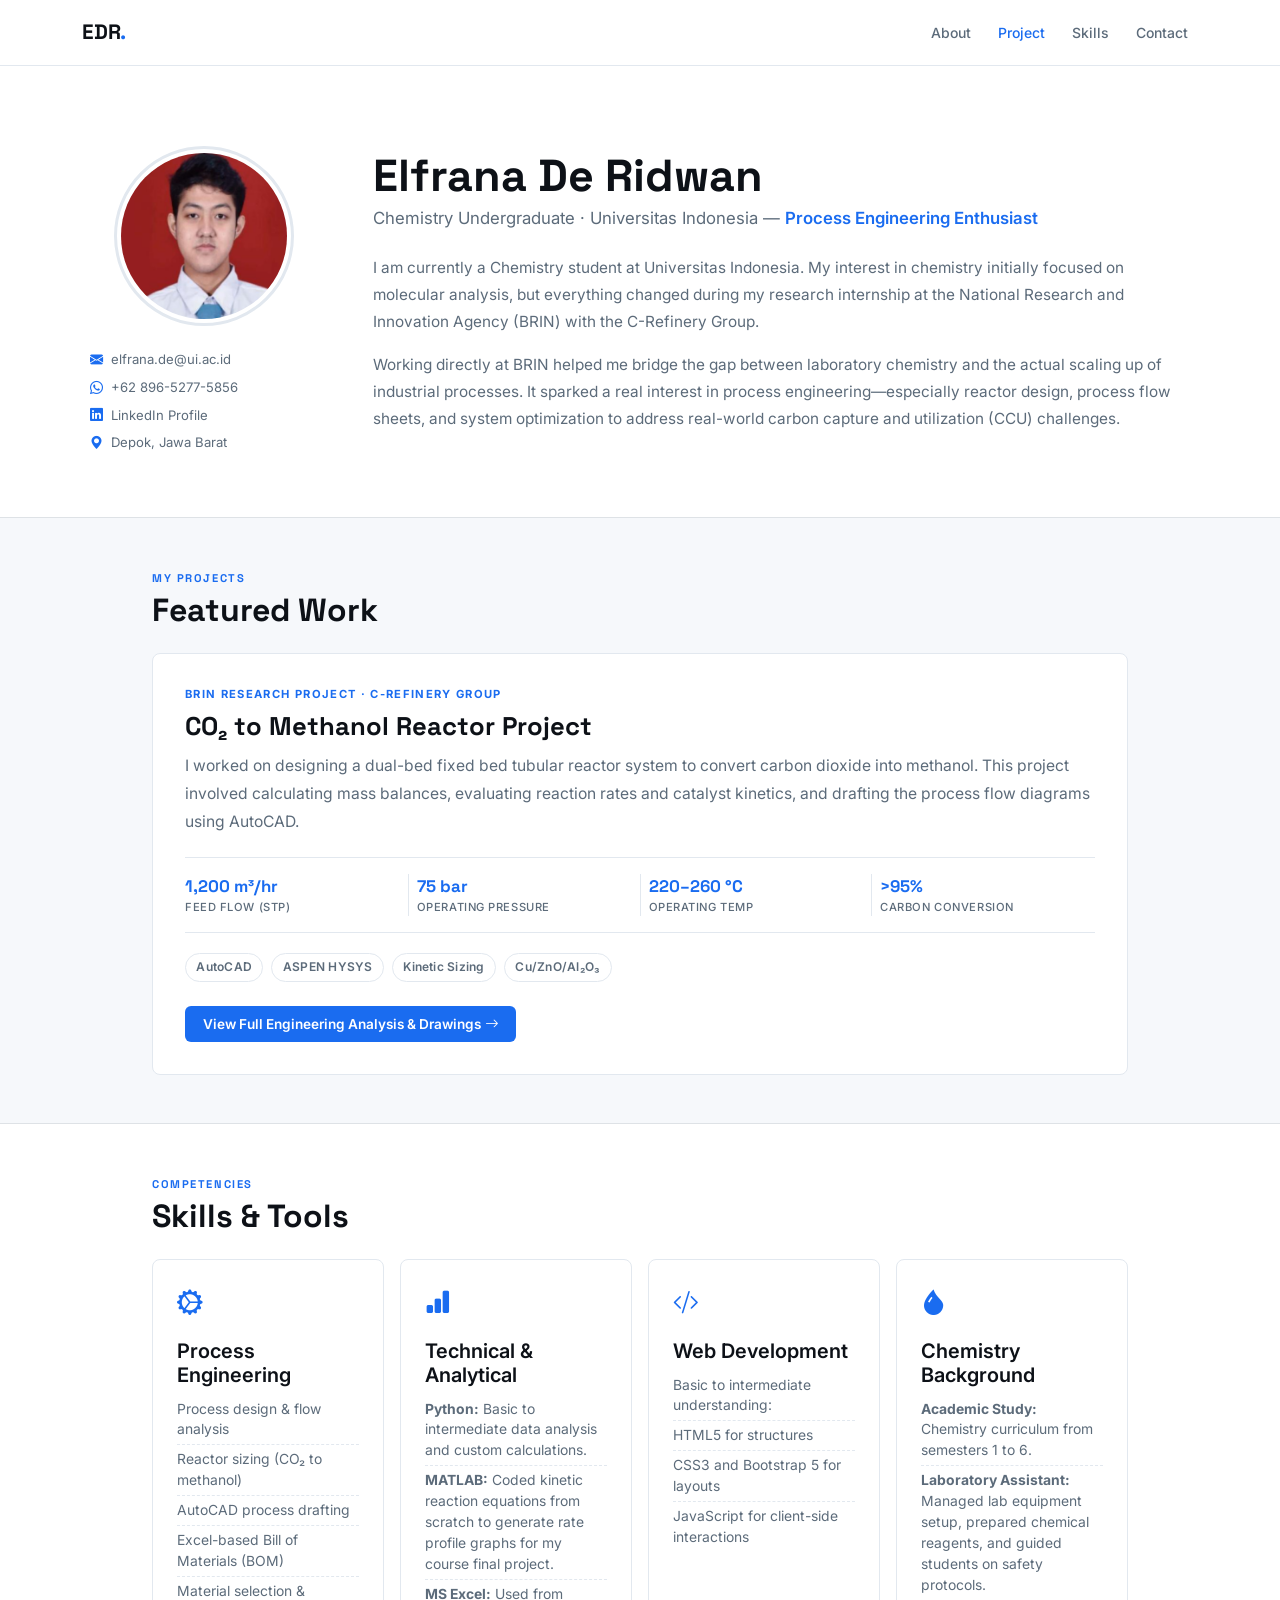
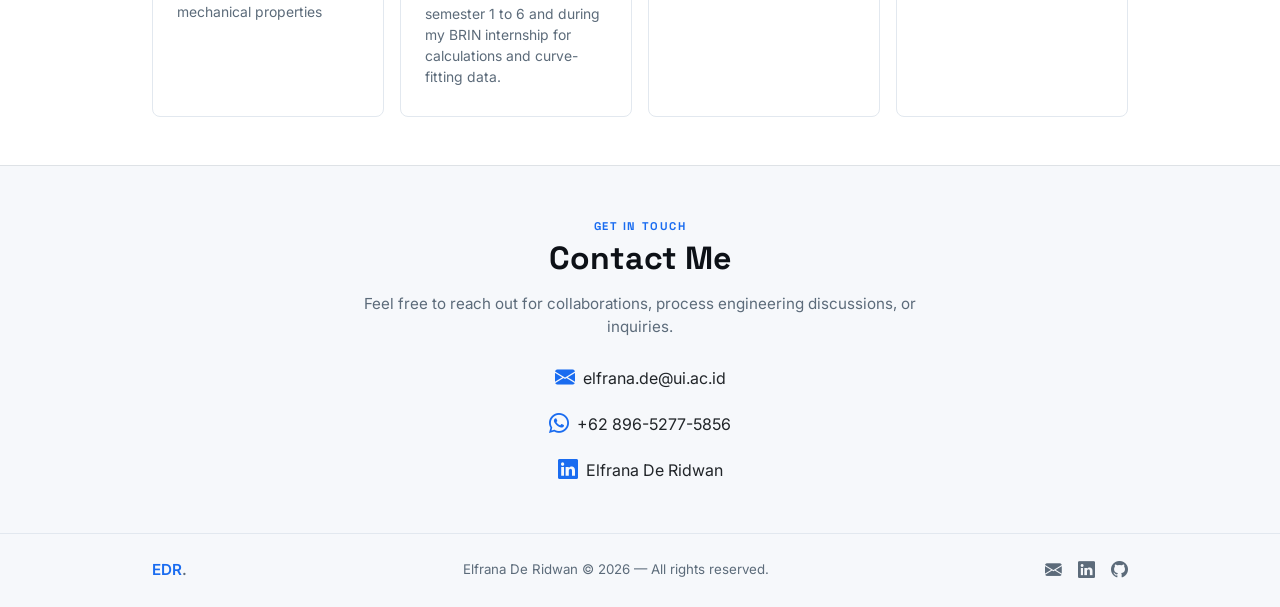
==== commit 426b743b: "Add files via upload" ====
--- a/docs/index.html
+++ b/docs/index.html
@@ -3,8 +3,8 @@
 <head>
   <meta charset="UTF-8" />
   <meta name="viewport" content="width=device-width, initial-scale=1.0" />
-  <meta name="description" content="Elfrana De Ridwan — Chemical & Process Engineering Portfolio. Chemistry Undergraduate, Universitas Indonesia." />
-  <title>Elfrana De Ridwan | Engineering Portfolio</title>
+  <meta name="description" content="Elfrana De Ridwan — Process Engineering Portfolio. Chemistry student at Universitas Indonesia." />
+  <title>Elfrana De Ridwan | Portfolio</title>
 
   <!-- Bootstrap 5 -->
   <link href="https://cdn.jsdelivr.net/npm/bootstrap@5.3.3/dist/css/bootstrap.min.css" rel="stylesheet">
@@ -27,7 +27,7 @@
     <div class="collapse navbar-collapse" id="navLinks">
       <ul class="navbar-nav ms-auto gap-2">
         <li class="nav-item"><a class="nav-link" href="#hero">About</a></li>
-        <li class="nav-item"><a class="nav-link" href="#project">Project</a></li>
+        <li class="nav-item"><a class="nav-link" href="#projects">Project</a></li>
         <li class="nav-item"><a class="nav-link" href="#skills">Skills</a></li>
         <li class="nav-item"><a class="nav-link" href="#contact">Contact</a></li>
       </ul>
@@ -35,12 +35,12 @@
   </div>
 </nav>
 
-<!-- ── SECTION 1: HERO & ABOUT ME ───────────────── -->
+<!-- ── SECTION 1: ABOUT ME ──────────────────────── -->
 <section id="hero" class="section-hero">
   <div class="container">
     <div class="row align-items-center g-5">
 
-      <!-- Photo & Contacts -->
+      <!-- Photo & Contact Pills -->
       <div class="col-lg-3 col-md-4 text-center">
         <div class="photo-ring mx-auto">
           <img src="static/images/profile.png" alt="Elfrana De Ridwan" class="img-fluid rounded-circle">
@@ -71,10 +71,10 @@
 
         <div class="bio-content">
           <p class="bio">
-            As a Chemistry undergraduate at Universitas Indonesia, my academic path has always been driven by a fascination with molecular transformations. However, my perspective shifted profoundly during my research internship at **BRIN (National Research and Innovation Agency) with the C-Refinery Group**. 
+            I am currently a Chemistry student at Universitas Indonesia. My interest in chemistry initially focused on molecular analysis, but everything changed during my research internship at the National Research and Innovation Agency (BRIN) with the C-Refinery Group.
           </p>
           <p class="bio">
-            Working directly at BRIN helped me bridge the gap between laboratory bench-scale chemistry and industrial-scale plant applications. It sparked my deep interest in **Process Engineering**, motivating me to learn how to design, simulate, and optimize large-scale chemical reactors and process flows to solve real-world environmental and energy challenges.
+            Working directly at BRIN helped me bridge the gap between laboratory chemistry and the actual scaling up of industrial processes. It sparked a real interest in process engineering—especially reactor design, process flow sheets, and system optimization to address real-world carbon capture and utilization (CCU) challenges.
           </p>
         </div>
       </div>
@@ -82,230 +82,61 @@
   </div>
 </section>
 
-<!-- ── SECTION 2: FEATURED PROJECT ──────────────── -->
-<section id="project" class="py-5 section-alt border-top">
+<!-- ── SECTION 2: PROJECTS ──────────────────────── -->
+<section id="projects" class="py-5 section-alt border-top">
   <div class="container" style="max-width: 1000px;">
-    <p class="label-tag mb-1">Featured Project</p>
-    <h2 class="section-title mb-4">CO₂ to Methanol Reactor Project</h2>
-
-    <!-- 2.1 Process Overview -->
-    <div class="project-subsection mb-5">
-      <h4 class="sub-title"><i class="bi bi-diagram-3-fill me-2 text-accent"></i>01. Process Overview</h4>
-      <div class="row g-4 mt-2">
-        <div class="col-lg-6">
-          <div class="img-frame">
-            <img src="static/images/flow_diagram.png" alt="AutoCAD PFD" class="img-fluid">
+    <p class="label-tag mb-1">My Projects</p>
+    <h2 class="section-title mb-4">Featured Work</h2>
+
+    <div class="row g-4">
+      <div class="col-lg-12">
+        <div class="project-card">
+          <div class="project-tag">BRIN Research Project &middot; C-Refinery Group</div>
+          <h3 class="project-title" style="font-size: 1.6rem;">CO₂ to Methanol Reactor Project</h3>
+          <p class="project-desc" style="font-size: 0.98rem; line-height: 1.8;">
+            I worked on designing a dual-bed fixed bed tubular reactor system to convert carbon dioxide into methanol. This project involved calculating mass balances, evaluating reaction rates and catalyst kinetics, and drafting the process flow diagrams using AutoCAD.
+          </p>
+
+          <div class="spec-row">
+            <div class="spec-item">
+              <span class="spec-val">1,200 m³/hr</span>
+              <span class="spec-lbl">Feed Flow (STP)</span>
+            </div>
+            <div class="spec-divider"></div>
+            <div class="spec-item">
+              <span class="spec-val">75 bar</span>
+              <span class="spec-lbl">Operating Pressure</span>
+            </div>
+            <div class="spec-divider"></div>
+            <div class="spec-item">
+              <span class="spec-val">220–260 °C</span>
+              <span class="spec-lbl">Operating Temp</span>
+            </div>
+            <div class="spec-divider"></div>
+            <div class="spec-item">
+              <span class="spec-val">&gt;95%</span>
+              <span class="spec-lbl">Carbon Conversion</span>
+            </div>
           </div>
-          <p class="img-caption">Fig. 1 — AutoCAD Process Flow Diagram (PFD) for CO₂ Hydrogenation</p>
-        </div>
-        <div class="col-lg-6 d-flex flex-column justify-content-center">
-          <ul class="eng-list">
-            <li><strong>Feed Compression:</strong> Inlet feed consists of pure CO₂ (100 kg/hr) and H₂ (13.8 kg/hr) mixed at a 3:1 stoichiometric ratio, compressed to a system pressure of <strong>75 bar</strong>.</li>
-            <li><strong>Thermal Integration:</strong> The cold reactant gas is preheated to the reaction temp of <strong>220 °C</strong> through a feed-effluent heat exchanger utilizing the high-temperature product stream.</li>
-            <li><strong>Reaction System:</strong> Catalytic conversion takes place in a multi-tubular reactor. A dual-bed configuration with interstage cooling keeps temperatures at <strong>≤ 210 °C</strong> to sustain equilibrium conversion.</li>
-            <li><strong>Separation & Recycle:</strong> Crude liquid methanol (~64 wt% purity) is separated in a high-pressure flash separator. Unreacted gases are redirected through a recycle loop at a recycle ratio of <strong>R = 4.2</strong>.</li>
-          </ul>
-        </div>
-      </div>
-    </div>
-
-    <!-- 2.2 Engineering Analysis -->
-    <div class="project-subsection mb-5">
-      <h4 class="sub-title"><i class="bi bi-calculator-fill me-2 text-accent"></i>02. Engineering Analysis</h4>
-      <div class="row g-3 mt-2">
-        <div class="col-md-4">
-          <div class="ana-card h-100">
-            <div class="ana-card-title">Mass Balance Summary</div>
-            <ul class="bullet-list-custom">
-              <li><strong>CO₂ Inlet:</strong> 100.0 kg/hr</li>
-              <li><strong>H₂ Inlet:</strong> 13.8 kg/hr</li>
-              <li><strong>Recycle Flow:</strong> 315.2 kg/hr</li>
-              <li><strong>Crude Methanol:</strong> 72.7 kg/hr</li>
-              <li><strong>Water Byproduct:</strong> 40.9 kg/hr</li>
-            </ul>
+
+          <div class="d-flex flex-wrap gap-2 mb-4">
+            <span class="tech-badge">AutoCAD</span>
+            <span class="tech-badge">ASPEN HYSYS</span>
+            <span class="tech-badge">Kinetic Sizing</span>
+            <span class="tech-badge">Cu/ZnO/Al₂O₃</span>
           </div>
-        </div>
-        <div class="col-md-4">
-          <div class="ana-card h-100">
-            <div class="ana-card-title">Flow Rate Metrics</div>
-            <ul class="bullet-list-custom">
-              <li><strong>Design GHSV:</strong> 5,000 h⁻¹</li>
-              <li><strong>Volumetric Flow (STP):</strong> 1,200 m³/hr</li>
-              <li><strong>Reactor Tube Velocity:</strong> 3.2 m/s</li>
-              <li><strong>Target Tube ΔP:</strong> ≤ 1.5 bar</li>
-              <li><strong>Heat Exchange Area:</strong> 120.0 m²</li>
-            </ul>
-          </div>
-        </div>
-        <div class="col-md-4">
-          <div class="ana-card h-100">
-            <div class="ana-card-title">Conversion Assumptions</div>
-            <ul class="bullet-list-custom">
-              <li><strong>Single-Pass Conversion:</strong> ~25% CO₂</li>
-              <li><strong>Overall Carbon Conversion:</strong> &gt;95%</li>
-              <li><strong>Operating T Range:</strong> 210 – 260 °C</li>
-              <li><strong>Reaction Exotherm (ΔH):</strong> −49.5 kJ/mol</li>
-              <li><strong>Recycle Ratio (R):</strong> 4.2</li>
-            </ul>
-          </div>
-        </div>
-      </div>
-    </div>
-
-    <!-- 2.3 Reactor Design Insight -->
-    <div class="project-subsection mb-5">
-      <h4 class="sub-title"><i class="bi bi-nut-fill me-2 text-accent"></i>03. Reactor Design Insight</h4>
-      <div class="row g-4 mt-2">
-        <div class="col-lg-5">
-          <div class="img-frame">
-            <img src="static/images/reactor_design.png" alt="Reactor Design Blueprint" class="img-fluid">
-          </div>
-          <p class="img-caption">Fig. 2 — AutoCAD Reactor Cross-Section Drawing</p>
-        </div>
-        <div class="col-lg-7">
-          <table class="design-table w-100">
-            <tr><th>Reactor Type</th><td>Dual-Bed Fixed Bed Tubular (Shell-and-Tube)</td></tr>
-            <tr><th>Operating Pressure</th><td>75 bar</td></tr>
-            <tr><th>Temperature Profile</th><td>Inlet: 220 °C | Hotspot: max 260 °C</td></tr>
-            <tr><th>Catalyst Specs</th><td>Cu/ZnO/Al₂O₃ | 3 mm × 3 mm cylindrical pellets</td></tr>
-            <tr><th>Tube Sizing</th><td>680 tubes | Outer Diameter: 38 mm | Length: 3.5 m</td></tr>
-            <tr><th>Total Catalyst Load</th><td>1.2 Metric Tons</td></tr>
-          </table>
-          <div class="design-rationale mt-3">
-            <strong>Design Selection Rationale:</strong> A multi-tubular configuration was selected to maximize the heat-transfer surface area, allowing efficient removal of the reaction heat (ΔH = −49.5 kJ/mol) via boiling water on the shell side. A dual-bed system with interstage cooling is utilized to prevent catalyst sintering (which occurs above 280 °C) and bypass thermodynamic equilibrium limitations to increase conversion.
-          </div>
-        </div>
-      </div>
-    </div>
-
-    <!-- 2.4 Material & Safety Consideration -->
-    <div class="project-subsection mb-5">
-      <h4 class="sub-title"><i class="bi bi-shield-fill-check me-2 text-accent"></i>04. Material &amp; Safety Consideration</h4>
-      <div class="row g-3 mt-2">
-        <div class="col-md-6">
-          <div class="safety-card h-100">
-            <div class="safety-card-title"><i class="bi bi-tools text-accent me-2"></i>Material Selection</div>
-            <ul class="eng-list small">
-              <li><strong>SS316L (Reactor Shell &amp; Tubes):</strong> Selected for high-pressure containment (75 bar) because it offers superior resistance to hydrogen embrittlement and carbonic acid corrosion from wet CO₂.</li>
-              <li><strong>Carbon Steel A516 Gr.70 (Jacket):</strong> Selected for the outer cooling jacket shell to reduce material costs while safely containing low-pressure boiling water.</li>
-              <li><strong>SS316 clad Carbon Steel (Tube Sheets):</strong> Combines mechanical structural strength with corrosion resistance at tube joints.</li>
-            </ul>
-          </div>
-        </div>
-        <div class="col-md-6">
-          <div class="safety-card h-100">
-            <div class="safety-card-title"><i class="bi bi-exclamation-triangle-fill text-accent me-2"></i>Leak Prevention &amp; Safety</div>
-            <ul class="eng-list small">
-              <li><strong>Double-Welded Tube Sheets:</strong> Prevents bypass leaks between high-pressure process gas inside the tubes and shell-side coolant.</li>
-              <li><strong>Thermal Expansion Bellows:</strong> Integrated on the shell to absorb stress from temperature cycles (210–260 °C) and prevent stress-corrosion cracking.</li>
-              <li><strong>Pressure Relief Valves (PRVs):</strong> Installed on the reactor inlet and separator gas output to vent pressure in case of runaway reactions or blockages.</li>
-            </ul>
-          </div>
-        </div>
-      </div>
-    </div>
-
-    <!-- 2.5 CAD & Engineering Drawings -->
-    <div class="project-subsection mb-5">
-      <h4 class="sub-title"><i class="bi bi-images me-2 text-accent"></i>05. CAD &amp; Drawings Gallery</h4>
-      <div class="row g-3 mt-2">
-        <div class="col-md-4">
-          <div class="gallery-wrap">
-            <img src="static/images/flow_diagram.png" alt="PFD" class="gallery-img">
-            <div class="gallery-cap">AutoCAD — Process Flow Diagram</div>
-          </div>
-        </div>
-        <div class="col-md-4">
-          <div class="gallery-wrap">
-            <img src="static/images/reactor_design.png" alt="Reactor Design" class="gallery-img">
-            <div class="gallery-cap">AutoCAD — Reactor Vessel Design</div>
-          </div>
-        </div>
-        <div class="col-md-4">
-          <div class="gallery-wrap">
-            <img src="static/images/aspen_simulation.png" alt="ASPEN HYSYS" class="gallery-img">
-            <div class="gallery-cap">ASPEN HYSYS — Plant Simulation Model</div>
-          </div>
-        </div>
-      </div>
-    </div>
-
-    <!-- 2.6 Bill of Materials -->
-    <div class="project-subsection mb-5">
-      <h4 class="sub-title"><i class="bi bi-list-task me-2 text-accent"></i>06. Bill of Materials (BOM)</h4>
-      <div class="table-responsive mt-2">
-        <table class="table bom-table">
-          <thead>
-            <tr>
-              <th>#</th><th>Component</th><th>Material</th><th>Qty</th><th>Specification</th><th>Function</th>
-            </tr>
-          </thead>
-          <tbody>
-            <tr>
-              <td>1</td><td>Reactor Shell</td><td>SS316L</td><td>1</td><td>ID 1,200 mm &middot; t 45 mm &middot; L 5,500 mm</td><td>High-pressure containment (75 bar)</td>
-            </tr>
-            <tr>
-              <td>2</td><td>Catalyst Tubes</td><td>SS316L</td><td>680</td><td>OD 38 mm &middot; t 3 mm &middot; L 3,500 mm</td><td>Catalyst bed &amp; heat-transfer surface</td>
-            </tr>
-            <tr>
-              <td>3</td><td>Catalyst Charge</td><td>Cu/ZnO/Al₂O₃</td><td>1.2 T</td><td>Cylindrical 3 mm &times; 3 mm pellets</td><td>CO₂ hydrogenation reaction site</td>
-            </tr>
-            <tr>
-              <td>4</td><td>Tube Sheets</td><td>CS + SS316 clad</td><td>2</td><td>Ø 1,400 mm &middot; t 80 mm</td><td>Tube bundle sealing &amp; retention</td>
-            </tr>
-            <tr>
-              <td>5</td><td>Cooling Jacket</td><td>A516 Gr.70 CS</td><td>1</td><td>Ø 1,500 mm &middot; insulation 50 mm</td><td>Boiling-water coolant loop</td>
-            </tr>
-            <tr>
-              <td>6</td><td>Transverse Baffles</td><td>CS A36</td><td>6</td><td>Ø 1,400 mm &middot; 25% segmental cut</td><td>Shell-side flow routing &amp; support</td>
-            </tr>
-            <tr>
-              <td>7</td><td>HP Separator</td><td>SS316</td><td>1</td><td>ID 800 mm &middot; t 35 mm &middot; H 2,200 mm</td><td>Methanol condensation &amp; phase separation</td>
-            </tr>
-          </tbody>
-        </table>
-      </div>
-    </div>
-
-    <!-- 2.7 Reflection & Improvement -->
-    <div class="project-subsection">
-      <h4 class="sub-title"><i class="bi bi-arrow-repeat me-2 text-accent"></i>07. Reflection &amp; Improvement</h4>
-      <div class="row g-3 mt-2">
-        <div class="col-md-4">
-          <div class="reflect-card h-100">
-            <div class="reflect-icon"><i class="bi bi-lightbulb-fill"></i></div>
-            <h6 class="reflect-title">What I Learned</h6>
-            <p class="reflect-text">
-              Gained comprehensive experience designing an industrial-scale reactor system end-to-end. I learned how to translate theoretical reaction kinetics and mass balances into mechanical AutoCAD equipment designs, developing a deep understanding of thermal management limitations in highly exothermic catalytic operations.
-            </p>
-          </div>
-        </div>
-        <div class="col-md-4">
-          <div class="reflect-card h-100">
-            <div class="reflect-icon"><i class="bi bi-exclamation-triangle-fill"></i></div>
-            <h6 class="reflect-title">Limitations</h6>
-            <p class="reflect-text">
-              The project's design and operating parameters are strictly modeled under ideal, steady-state simulations using literature kinetic rate constants. Real-world catalyst decay, localized hot-spots, and flow distribution abnormalities inside the tubes can only be verified with physical laboratory scale validation.
-            </p>
-          </div>
-        </div>
-        <div class="col-md-4">
-          <div class="reflect-card h-100">
-            <div class="reflect-icon"><i class="bi bi-arrow-up-right-circle-fill"></i></div>
-            <h6 class="reflect-title">Next Steps</h6>
-            <p class="reflect-text">
-              My next step is to further study and simulate the transient process flows in **ASPEN HYSYS** to analyze startup behavior and feed variations. Furthermore, I aim to conduct **experimental validation** using micro-reactor tests once laboratory-scale testing begins.
-            </p>
-          </div>
-        </div>
-      </div>
-    </div>
-
-  </div>
-</section>
-
-<!-- ── SECTION 3: SKILLS & COMPETENCIES ─────────── -->
-<section id="skills" class="py-5">
+
+          <a href="project_co2_methanol.html" class="btn-primary-custom">
+            View Full Engineering Analysis &amp; Drawings <i class="bi bi-arrow-right ms-1"></i>
+          </a>
+        </div>
+      </div>
+    </div>
+  </div>
+</section>
+
+<!-- ── SECTION 3: SKILLS ────────────────────────── -->
+<section id="skills" class="py-5 border-top">
   <div class="container" style="max-width: 1000px;">
     <p class="label-tag mb-1">Competencies</p>
     <h2 class="section-title mb-4">Skills &amp; Tools</h2>
@@ -317,11 +148,11 @@
           <div class="skill-icon"><i class="bi bi-gear-wide-connected"></i></div>
           <h5 class="fw-600 mt-3 mb-2">Process Engineering</h5>
           <ul class="skill-list">
-            <li>Process Design &amp; Flow Analysis</li>
-            <li>Reactor Sizing (CO₂ to Methanol)</li>
-            <li>AutoCAD (Process Drafting)</li>
-            <li>Bill of Materials (BOM) Excel modeling</li>
-            <li>Material Selection</li>
+            <li>Process design &amp; flow analysis</li>
+            <li>Reactor sizing (CO₂ to methanol)</li>
+            <li>AutoCAD process drafting</li>
+            <li>Excel-based Bill of Materials (BOM)</li>
+            <li>Material selection &amp; mechanical properties</li>
           </ul>
         </div>
       </div>
@@ -332,9 +163,9 @@
           <div class="skill-icon"><i class="bi bi-bar-chart-fill"></i></div>
           <h5 class="fw-600 mt-3 mb-2">Technical &amp; Analytical</h5>
           <ul class="skill-list">
-            <li><strong>Python:</strong> Basic to intermediate data analysis and scripting.</li>
-            <li><strong>MATLAB:</strong> Full kinetic modeling final project from scratch to compile reaction rates and export graphic analysis.</li>
-            <li><strong>MS Excel:</strong> Used from semester 1 to 6 (and BRIN) for trendline calculations and analytical data processing.</li>
+            <li><strong>Python:</strong> Basic to intermediate data analysis and custom calculations.</li>
+            <li><strong>MATLAB:</strong> Coded kinetic reaction equations from scratch to generate rate profile graphs for my course final project.</li>
+            <li><strong>MS Excel:</strong> Used from semester 1 to 6 and during my BRIN internship for calculations and curve-fitting data.</li>
           </ul>
         </div>
       </div>
@@ -345,10 +176,10 @@
           <div class="skill-icon"><i class="bi bi-code-slash"></i></div>
           <h5 class="fw-600 mt-3 mb-2">Web Development</h5>
           <ul class="skill-list">
-            <li>Basic to intermediate understanding of web technologies:</li>
-            <li>HTML5</li>
-            <li>CSS3 / Bootstrap 5</li>
-            <li>JavaScript</li>
+            <li>Basic to intermediate understanding:</li>
+            <li>HTML5 for structures</li>
+            <li>CSS3 and Bootstrap 5 for layouts</li>
+            <li>JavaScript for client-side interactions</li>
           </ul>
         </div>
       </div>
@@ -359,16 +190,16 @@
           <div class="skill-icon"><i class="bi bi-droplet-fill"></i></div>
           <h5 class="fw-600 mt-3 mb-2">Chemistry Background</h5>
           <ul class="skill-list">
-            <li><strong>Academic Track:</strong> Comprehensive chemistry curriculum from semesters 1 to 6.</li>
-            <li><strong>Laboratory Assistant:</strong> Responsible for lab experiment handling, student guidance, chemical preparation, and safety protocols.</li>
-          </ul>
-        </div>
-      </div>
-    </div>
-  </div>
-</section>
-
-<!-- ── SECTION 4: CONTACT ME ────────────────────── -->
+            <li><strong>Academic Study:</strong> Chemistry curriculum from semesters 1 to 6.</li>
+            <li><strong>Laboratory Assistant:</strong> Managed lab equipment setup, prepared chemical reagents, and guided students on safety protocols.</li>
+          </ul>
+        </div>
+      </div>
+    </div>
+  </div>
+</section>
+
+<!-- ── SECTION 4: CONTACT ───────────────────────── -->
 <section id="contact" class="py-5 section-alt border-top">
   <div class="container text-center" style="max-width: 600px;">
     <p class="label-tag mb-1">Get In Touch</p>
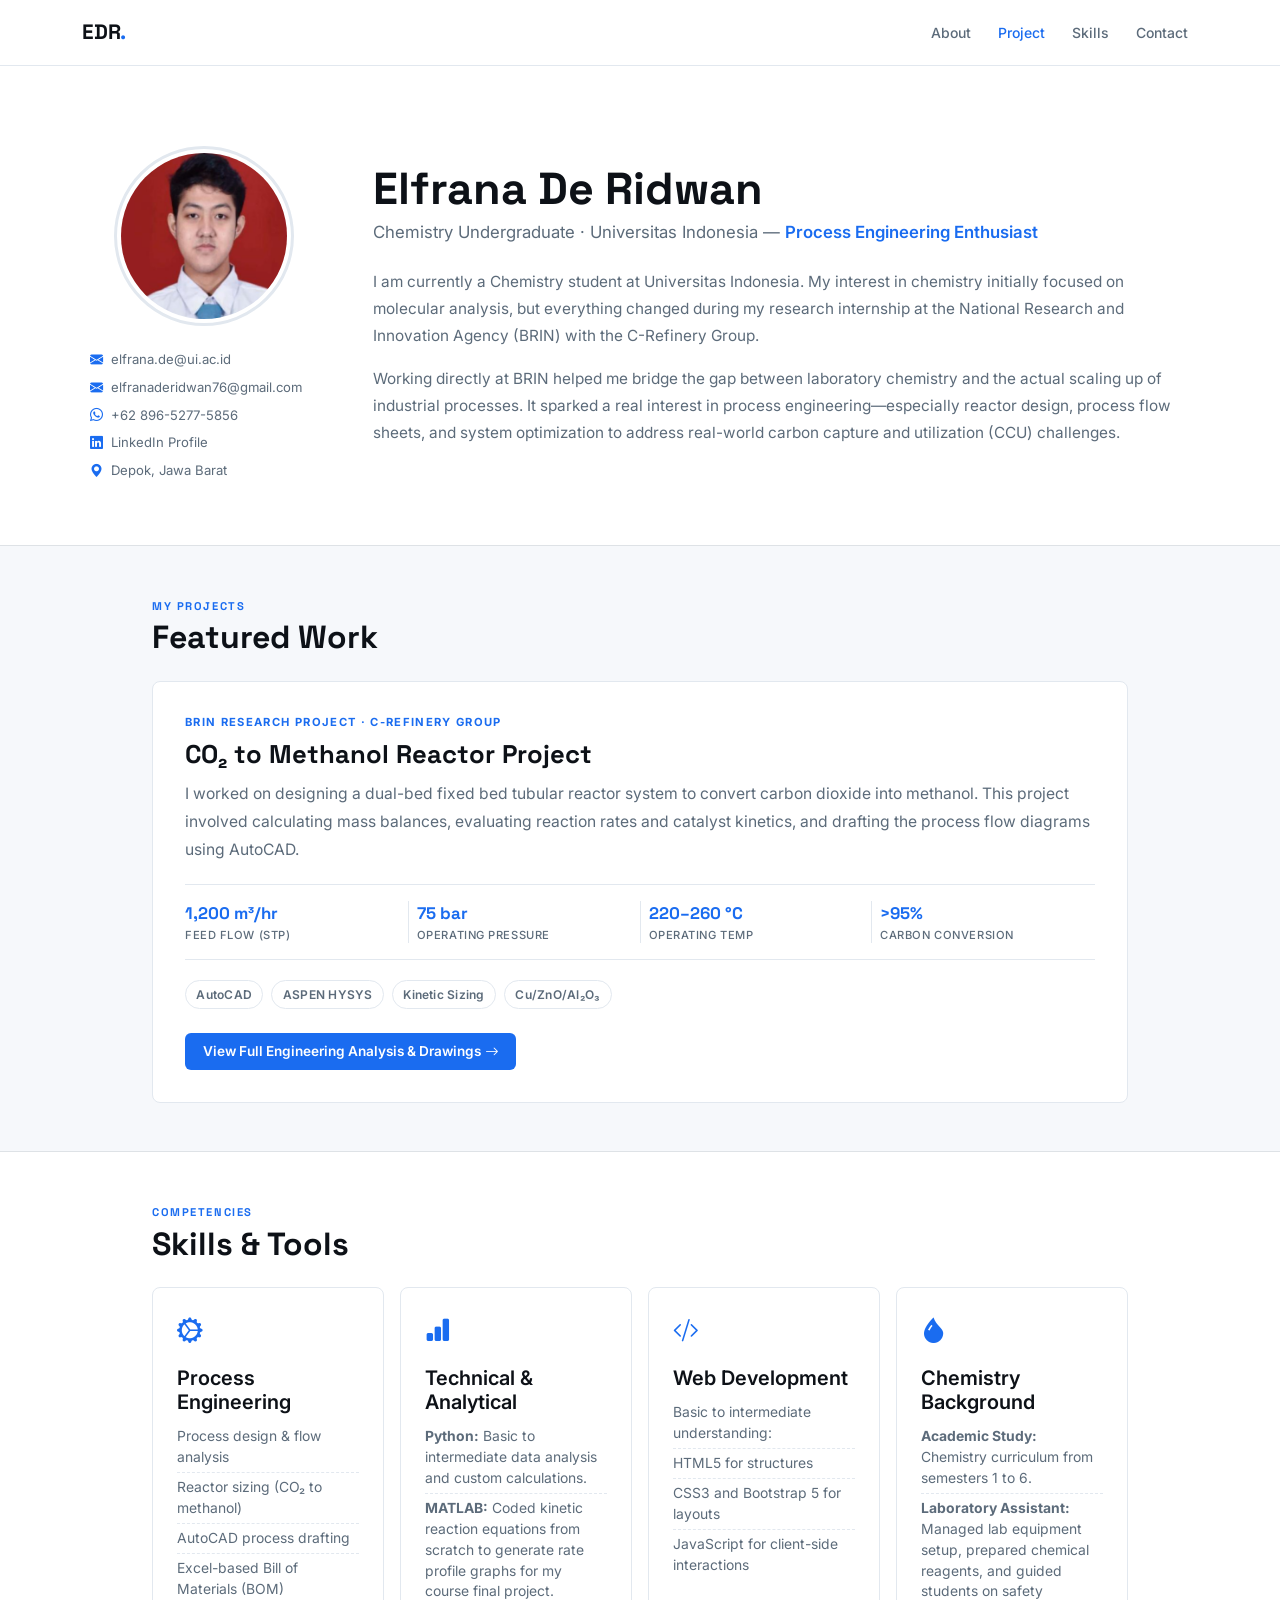
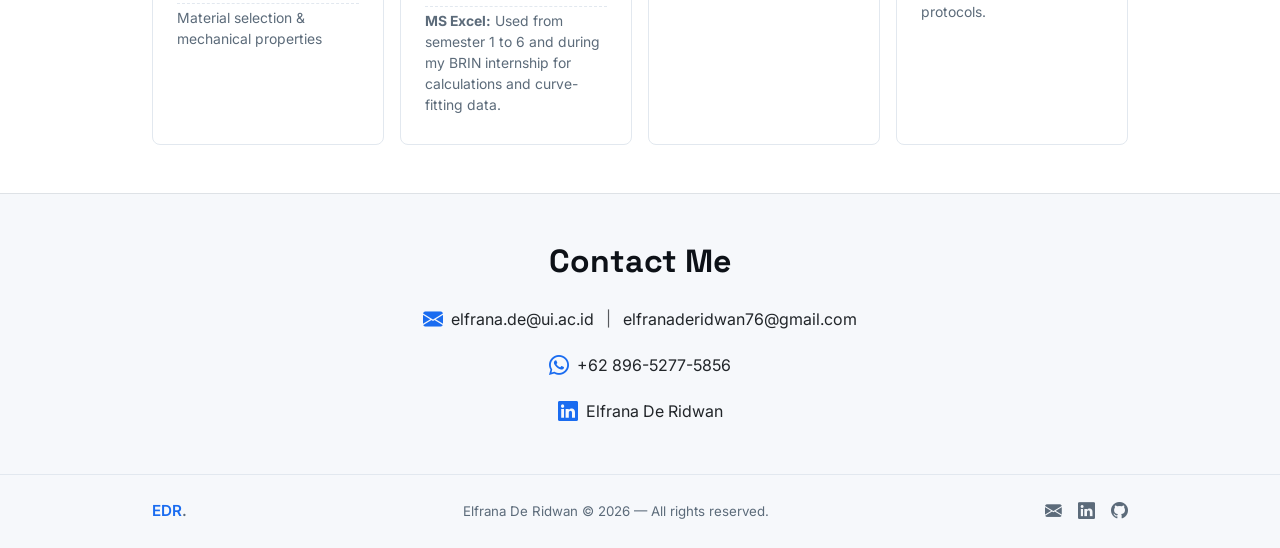
==== commit 23d5d82f: "Add files via upload" ====
--- a/docs/index.html
+++ b/docs/index.html
@@ -49,6 +49,9 @@
           <a href="mailto:elfrana.de@ui.ac.id" class="contact-pill">
             <i class="bi bi-envelope-fill me-2 text-accent"></i>elfrana.de@ui.ac.id
           </a>
+          <a href="mailto:elfranaderidwan76@gmail.com" class="contact-pill">
+            <i class="bi bi-envelope-fill me-2 text-accent"></i>elfranaderidwan76@gmail.com
+          </a>
           <a href="https://wa.me/6289652775856" target="_blank" class="contact-pill">
             <i class="bi bi-whatsapp me-2 text-accent"></i>+62 896-5277-5856
           </a>
@@ -201,15 +204,15 @@
 
 <!-- ── SECTION 4: CONTACT ───────────────────────── -->
 <section id="contact" class="py-5 section-alt border-top">
-  <div class="container text-center" style="max-width: 600px;">
-    <p class="label-tag mb-1">Get In Touch</p>
-    <h2 class="section-title mb-3">Contact Me</h2>
-    <p class="txt-muted mb-4">Feel free to reach out for collaborations, process engineering discussions, or inquiries.</p>
+  <div class="container text-center" style="max-width: 700px;">
+    <h2 class="section-title mb-4">Contact Me</h2>
     
     <div class="d-flex flex-column gap-3 align-items-center">
-      <div class="d-flex align-items-center gap-2">
+      <div class="d-flex align-items-center gap-2 flex-wrap justify-content-center">
         <i class="bi bi-envelope-fill text-accent fs-5"></i>
         <a href="mailto:elfrana.de@ui.ac.id" class="text-dark fw-500 fs-6 text-decoration-none">elfrana.de@ui.ac.id</a>
+        <span class="text-muted mx-1">|</span>
+        <a href="mailto:elfranaderidwan76@gmail.com" class="text-dark fw-500 fs-6 text-decoration-none">elfranaderidwan76@gmail.com</a>
       </div>
       <div class="d-flex align-items-center gap-2">
         <i class="bi bi-whatsapp text-accent fs-5"></i>
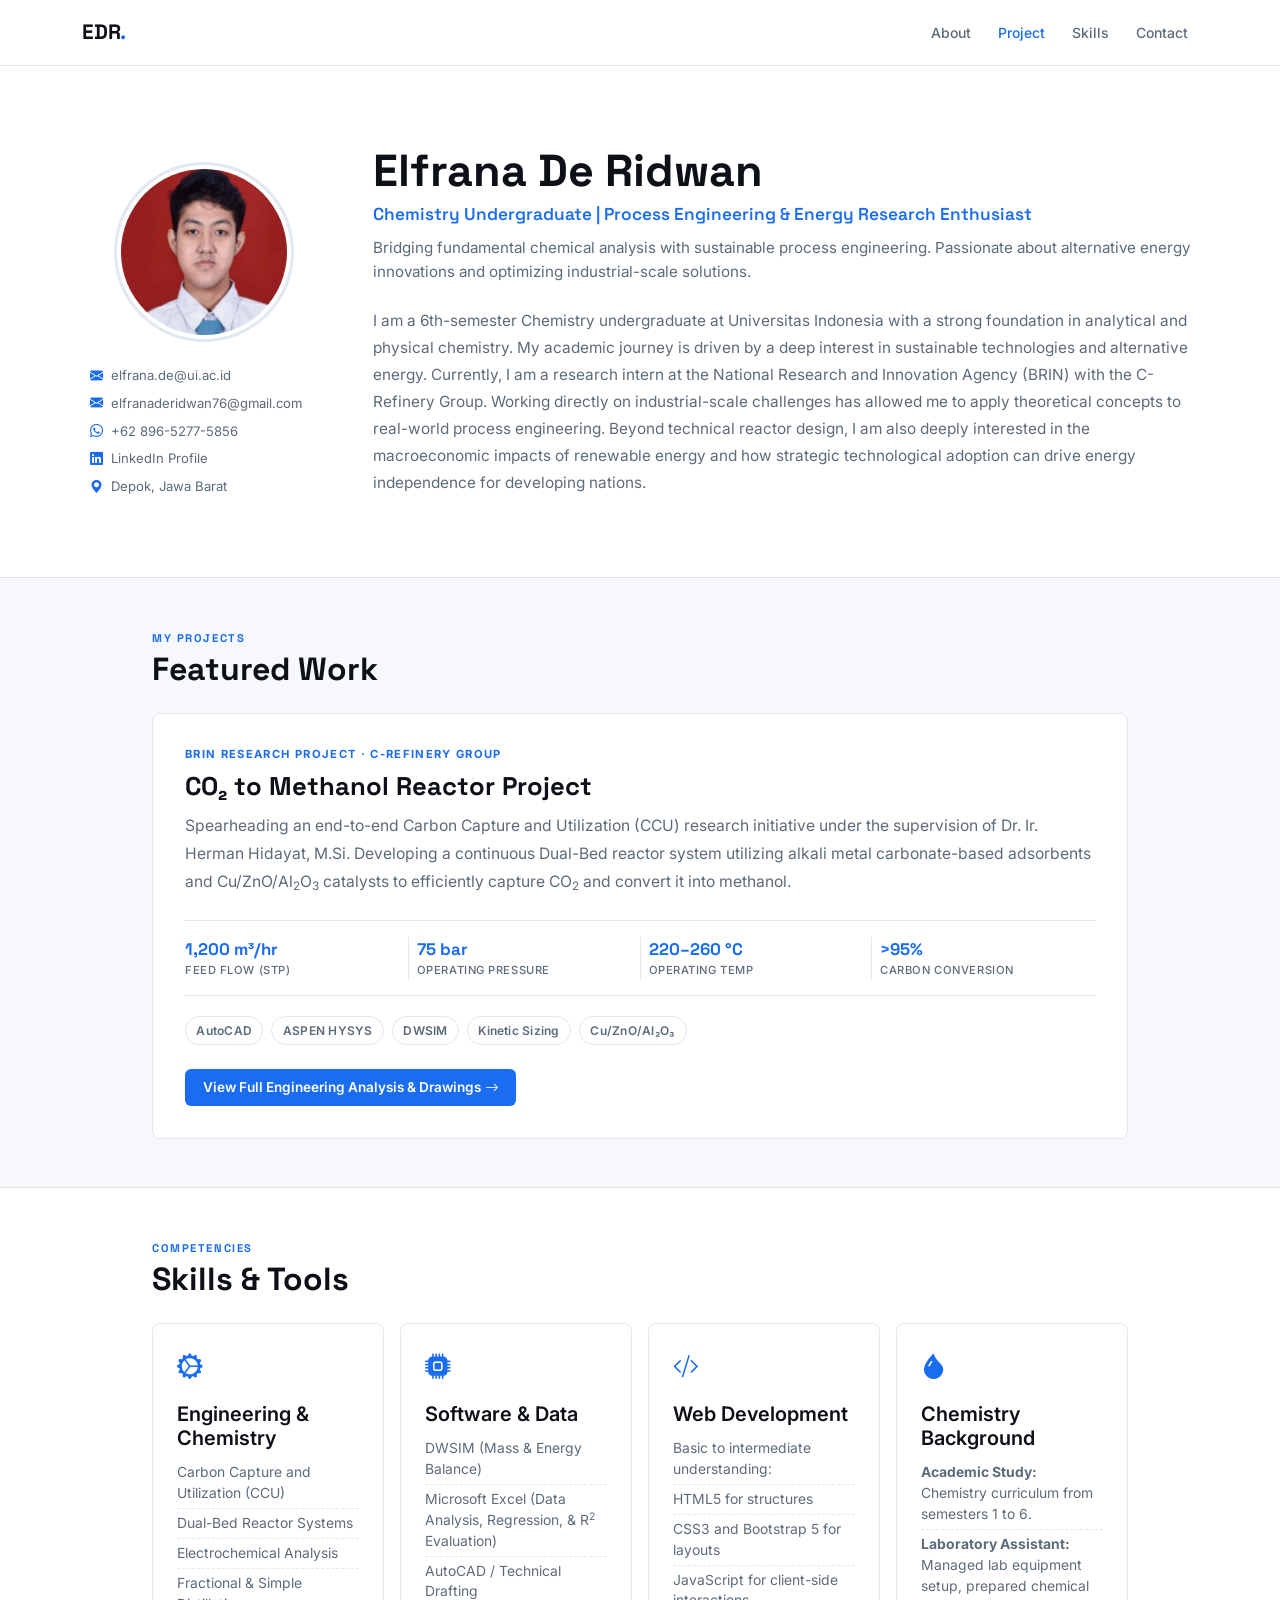
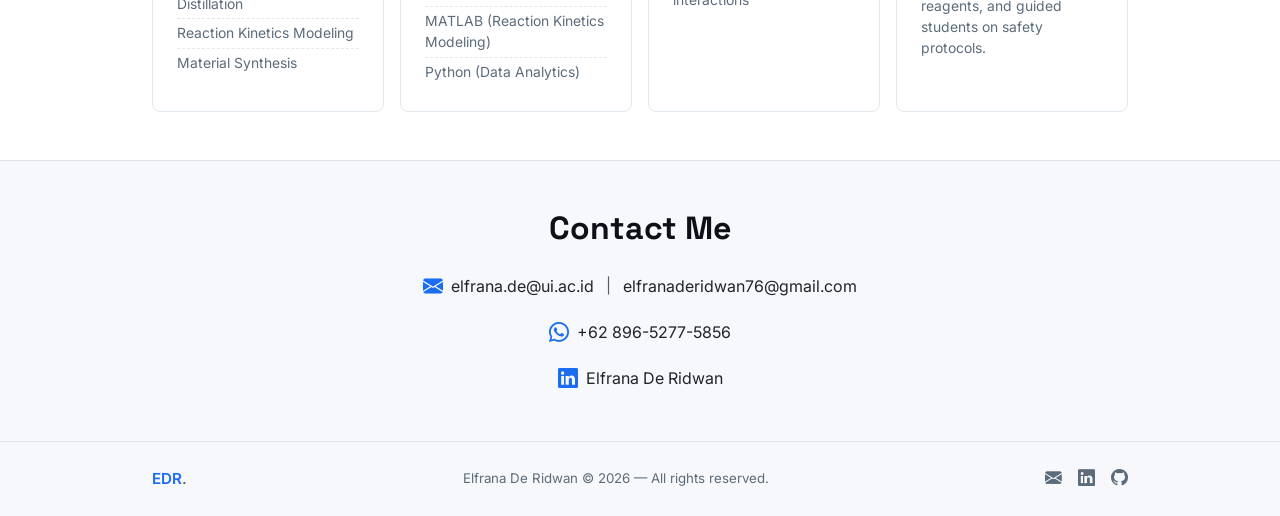
==== commit 1c843d74: "Add files via upload" ====
--- a/docs/index.html
+++ b/docs/index.html
@@ -67,17 +67,16 @@
       <!-- Bio -->
       <div class="col-lg-9 col-md-8">
         <h1 class="hero-name">Elfrana De Ridwan</h1>
-        <p class="hero-sub mb-4">
-          Chemistry Undergraduate &middot; Universitas Indonesia &mdash;
-          <span class="text-accent fw-600">Process Engineering Enthusiast</span>
+        <p class="hero-sub mb-2">
+          Chemistry Undergraduate | Process Engineering &amp; Energy Research Enthusiast
+        </p>
+        <p class="hero-sub-detail mb-4">
+          Bridging fundamental chemical analysis with sustainable process engineering. Passionate about alternative energy innovations and optimizing industrial-scale solutions.
         </p>
 
         <div class="bio-content">
           <p class="bio">
-            I am currently a Chemistry student at Universitas Indonesia. My interest in chemistry initially focused on molecular analysis, but everything changed during my research internship at the National Research and Innovation Agency (BRIN) with the C-Refinery Group.
-          </p>
-          <p class="bio">
-            Working directly at BRIN helped me bridge the gap between laboratory chemistry and the actual scaling up of industrial processes. It sparked a real interest in process engineering—especially reactor design, process flow sheets, and system optimization to address real-world carbon capture and utilization (CCU) challenges.
+            I am a 6th-semester Chemistry undergraduate at Universitas Indonesia with a strong foundation in analytical and physical chemistry. My academic journey is driven by a deep interest in sustainable technologies and alternative energy. Currently, I am a research intern at the National Research and Innovation Agency (BRIN) with the C-Refinery Group. Working directly on industrial-scale challenges has allowed me to apply theoretical concepts to real-world process engineering. Beyond technical reactor design, I am also deeply interested in the macroeconomic impacts of renewable energy and how strategic technological adoption can drive energy independence for developing nations.
           </p>
         </div>
       </div>
@@ -96,8 +95,8 @@
         <div class="project-card">
           <div class="project-tag">BRIN Research Project &middot; C-Refinery Group</div>
           <h3 class="project-title" style="font-size: 1.6rem;">CO₂ to Methanol Reactor Project</h3>
-          <p class="project-desc" style="font-size: 0.98rem; line-height: 1.8;">
-            I worked on designing a dual-bed fixed bed tubular reactor system to convert carbon dioxide into methanol. This project involved calculating mass balances, evaluating reaction rates and catalyst kinetics, and drafting the process flow diagrams using AutoCAD.
+          <p class="project-desc mb-4" style="font-size: 0.98rem; line-height: 1.8;">
+            Spearheading an end-to-end Carbon Capture and Utilization (CCU) research initiative under the supervision of Dr. Ir. Herman Hidayat, M.Si. Developing a continuous Dual-Bed reactor system utilizing alkali metal carbonate-based adsorbents and Cu/ZnO/Al<sub>2</sub>O<sub>3</sub> catalysts to efficiently capture CO<sub>2</sub> and convert it into methanol.
           </p>
 
           <div class="spec-row">
@@ -125,6 +124,7 @@
           <div class="d-flex flex-wrap gap-2 mb-4">
             <span class="tech-badge">AutoCAD</span>
             <span class="tech-badge">ASPEN HYSYS</span>
+            <span class="tech-badge">DWSIM</span>
             <span class="tech-badge">Kinetic Sizing</span>
             <span class="tech-badge">Cu/ZnO/Al₂O₃</span>
           </div>
@@ -145,30 +145,33 @@
     <h2 class="section-title mb-4">Skills &amp; Tools</h2>
 
     <div class="row g-3">
-      <!-- Process Engineering -->
+      <!-- Engineering & Chemistry -->
       <div class="col-md-6 col-lg-3">
         <div class="skill-card h-100">
           <div class="skill-icon"><i class="bi bi-gear-wide-connected"></i></div>
-          <h5 class="fw-600 mt-3 mb-2">Process Engineering</h5>
-          <ul class="skill-list">
-            <li>Process design &amp; flow analysis</li>
-            <li>Reactor sizing (CO₂ to methanol)</li>
-            <li>AutoCAD process drafting</li>
-            <li>Excel-based Bill of Materials (BOM)</li>
-            <li>Material selection &amp; mechanical properties</li>
-          </ul>
-        </div>
-      </div>
-
-      <!-- Technical & Analytical -->
-      <div class="col-md-6 col-lg-3">
-        <div class="skill-card h-100">
-          <div class="skill-icon"><i class="bi bi-bar-chart-fill"></i></div>
-          <h5 class="fw-600 mt-3 mb-2">Technical &amp; Analytical</h5>
-          <ul class="skill-list">
-            <li><strong>Python:</strong> Basic to intermediate data analysis and custom calculations.</li>
-            <li><strong>MATLAB:</strong> Coded kinetic reaction equations from scratch to generate rate profile graphs for my course final project.</li>
-            <li><strong>MS Excel:</strong> Used from semester 1 to 6 and during my BRIN internship for calculations and curve-fitting data.</li>
+          <h5 class="fw-600 mt-3 mb-2">Engineering &amp; Chemistry</h5>
+          <ul class="skill-list">
+            <li>Carbon Capture and Utilization (CCU)</li>
+            <li>Dual-Bed Reactor Systems</li>
+            <li>Electrochemical Analysis</li>
+            <li>Fractional &amp; Simple Distillation</li>
+            <li>Reaction Kinetics Modeling</li>
+            <li>Material Synthesis</li>
+          </ul>
+        </div>
+      </div>
+
+      <!-- Software & Data Analysis -->
+      <div class="col-md-6 col-lg-3">
+        <div class="skill-card h-100">
+          <div class="skill-icon"><i class="bi bi-cpu-fill"></i></div>
+          <h5 class="fw-600 mt-3 mb-2">Software &amp; Data</h5>
+          <ul class="skill-list">
+            <li>DWSIM (Mass &amp; Energy Balance)</li>
+            <li>Microsoft Excel (Data Analysis, Regression, &amp; R<sup>2</sup> Evaluation)</li>
+            <li>AutoCAD / Technical Drafting</li>
+            <li>MATLAB (Reaction Kinetics Modeling)</li>
+            <li>Python (Data Analytics)</li>
           </ul>
         </div>
       </div>
--- a/docs/static/css/style.css
+++ b/docs/static/css/style.css
@@ -116,9 +116,15 @@
   margin-bottom: .4rem;
 }
 .hero-sub {
-  font-size: 1.05rem;
-  color: var(--txt-muted);
-  font-weight: 400;
+  font-size: 1.08rem;
+  color: var(--accent);
+  font-weight: 600;
+  font-family: var(--font-heading);
+}
+.hero-sub-detail {
+  font-size: 0.95rem;
+  color: var(--txt-muted);
+  line-height: 1.6;
 }
 .bio {
   color: var(--txt-muted);
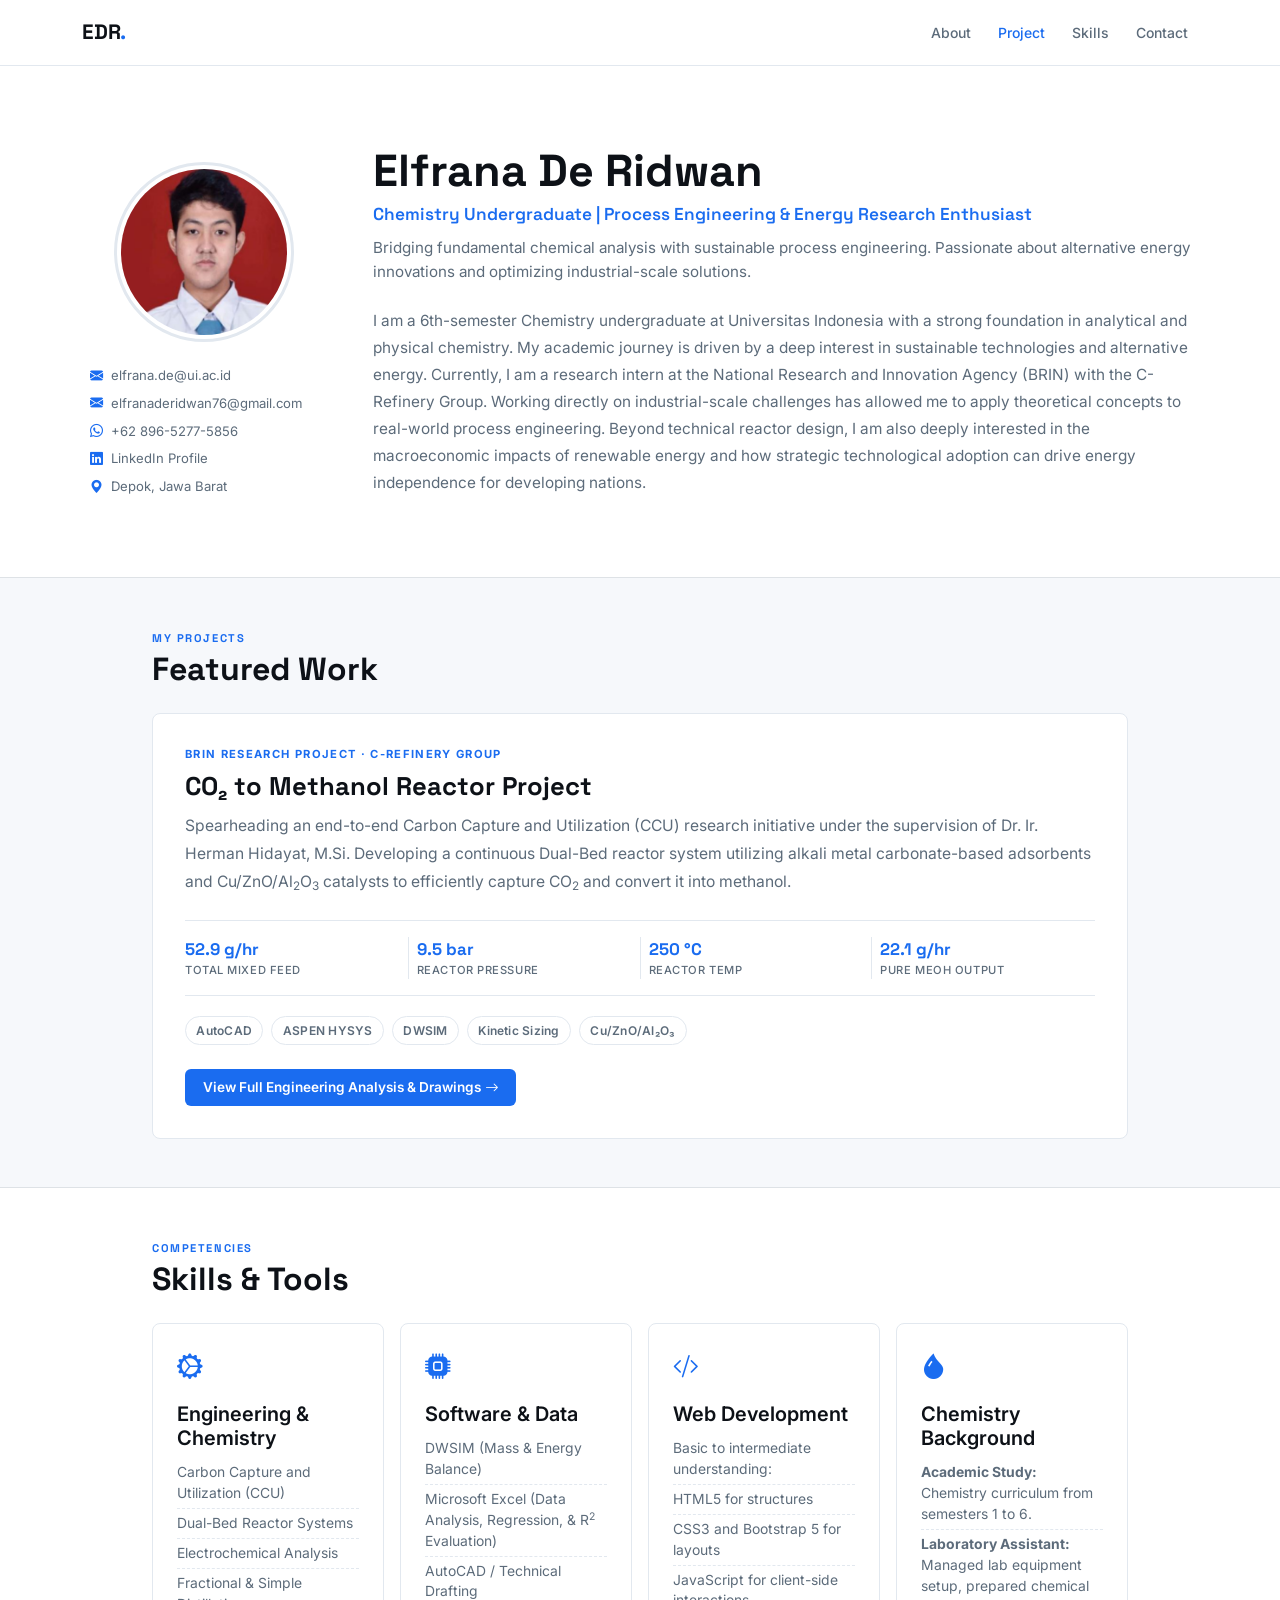
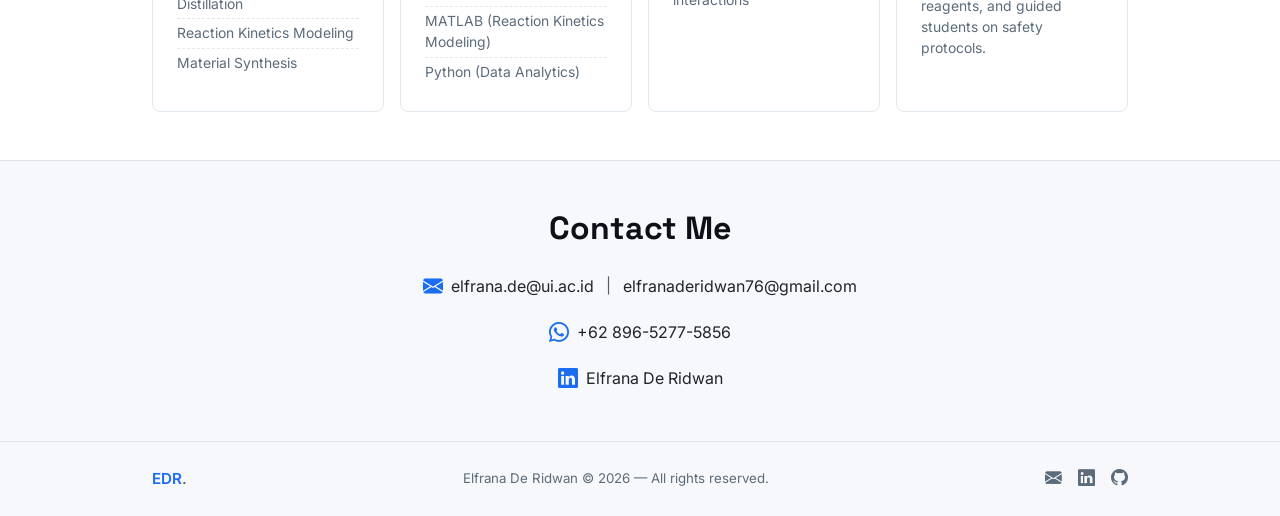
==== commit dfb8f761: "Add files via upload" ====
--- a/docs/index.html
+++ b/docs/index.html
@@ -101,23 +101,23 @@
 
           <div class="spec-row">
             <div class="spec-item">
-              <span class="spec-val">1,200 m³/hr</span>
-              <span class="spec-lbl">Feed Flow (STP)</span>
+              <span class="spec-val">52.9 g/hr</span>
+              <span class="spec-lbl">Total mixed feed</span>
             </div>
             <div class="spec-divider"></div>
             <div class="spec-item">
-              <span class="spec-val">75 bar</span>
-              <span class="spec-lbl">Operating Pressure</span>
+              <span class="spec-val">9.5 bar</span>
+              <span class="spec-lbl">Reactor Pressure</span>
             </div>
             <div class="spec-divider"></div>
             <div class="spec-item">
-              <span class="spec-val">220–260 °C</span>
-              <span class="spec-lbl">Operating Temp</span>
+              <span class="spec-val">250 °C</span>
+              <span class="spec-lbl">Reactor Temp</span>
             </div>
             <div class="spec-divider"></div>
             <div class="spec-item">
-              <span class="spec-val">&gt;95%</span>
-              <span class="spec-lbl">Carbon Conversion</span>
+              <span class="spec-val">22.1 g/hr</span>
+              <span class="spec-lbl">Pure MeOH Output</span>
             </div>
           </div>
 
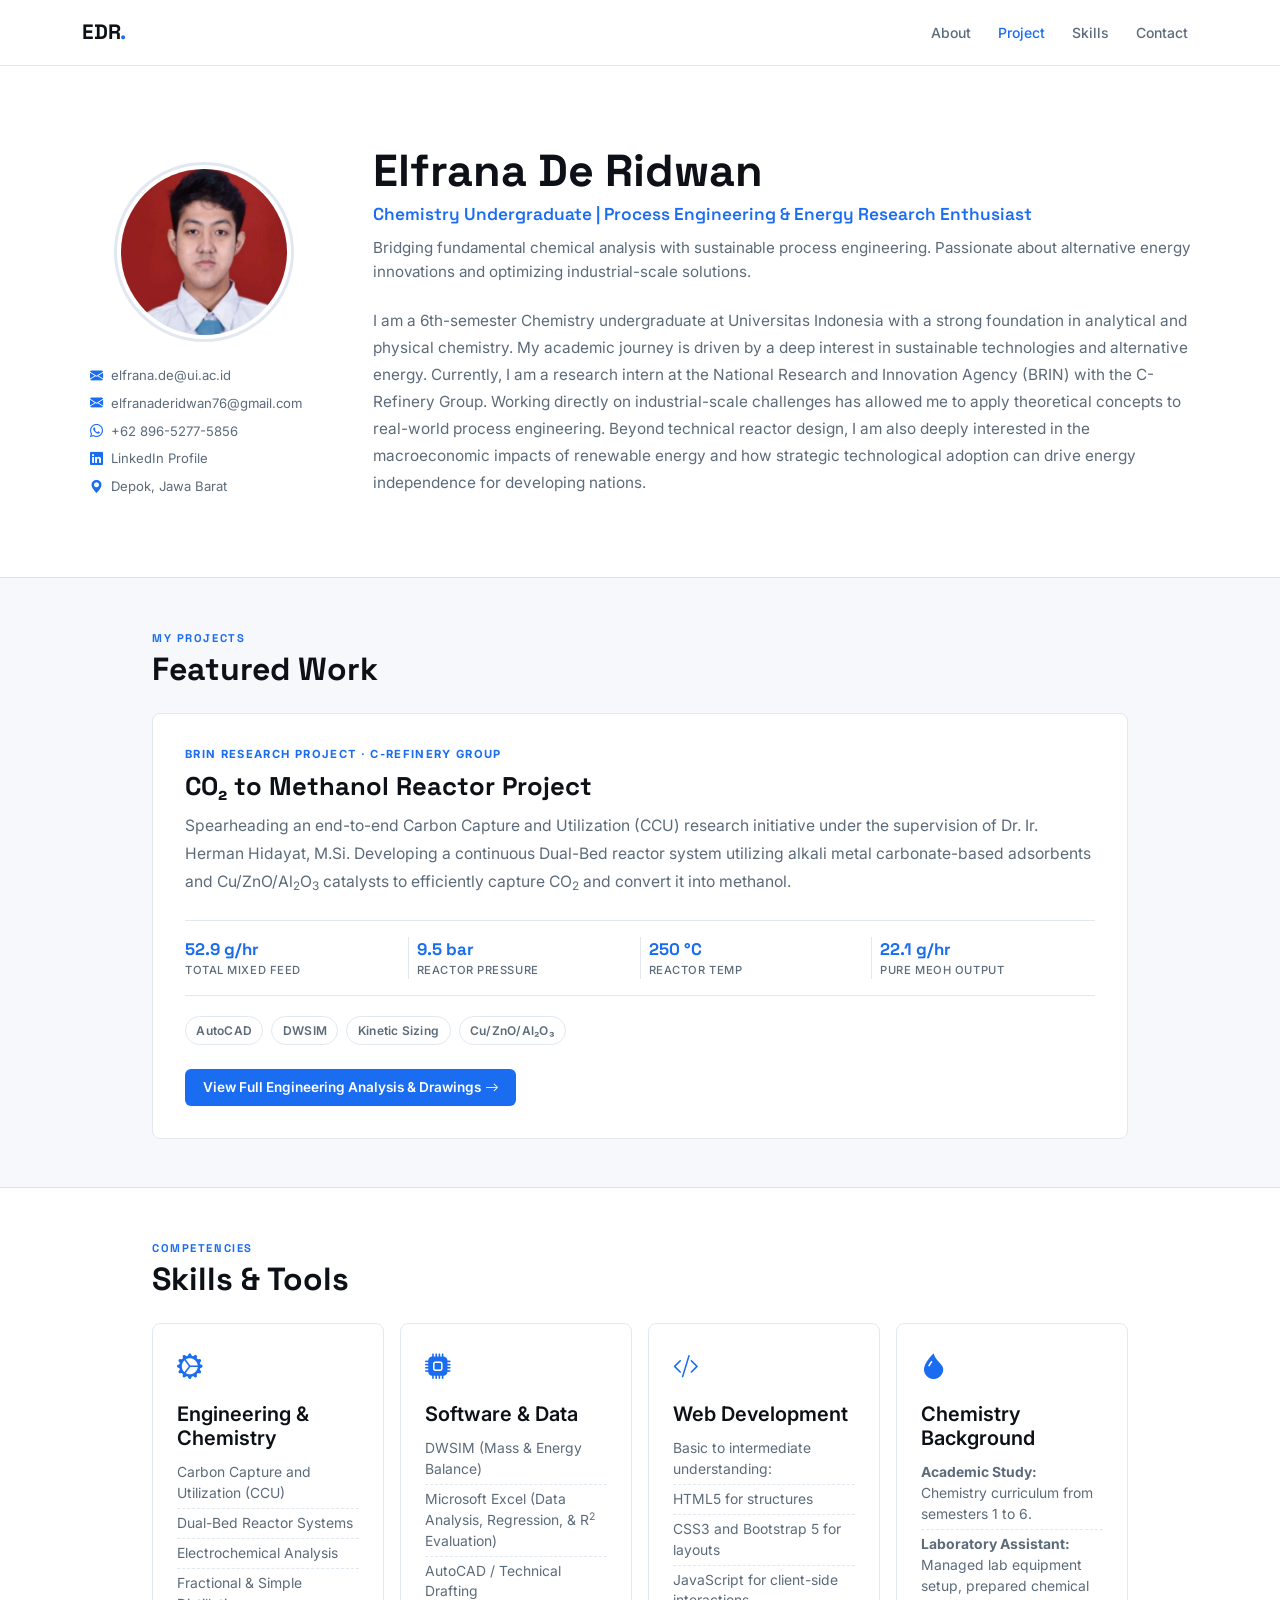
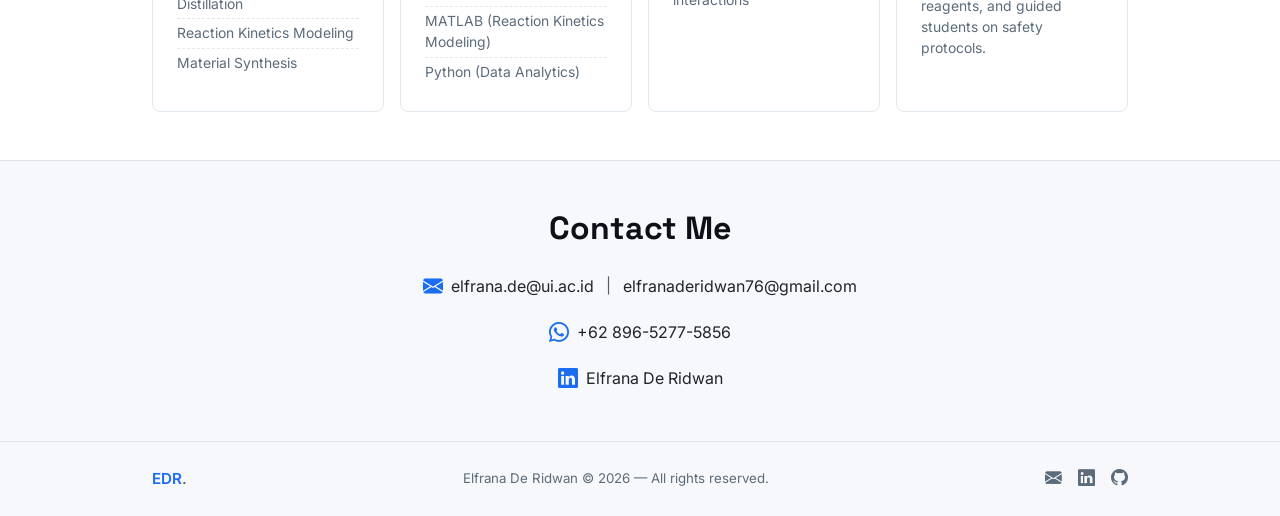
==== commit f178fc6c: "Add files via upload" ====
--- a/docs/index.html
+++ b/docs/index.html
@@ -123,7 +123,6 @@
 
           <div class="d-flex flex-wrap gap-2 mb-4">
             <span class="tech-badge">AutoCAD</span>
-            <span class="tech-badge">ASPEN HYSYS</span>
             <span class="tech-badge">DWSIM</span>
             <span class="tech-badge">Kinetic Sizing</span>
             <span class="tech-badge">Cu/ZnO/Al₂O₃</span>
--- a/docs/static/css/style.css
+++ b/docs/static/css/style.css
@@ -507,6 +507,13 @@
   border: 1px solid var(--border);
   border-radius: var(--radius);
   overflow: hidden;
+  cursor: pointer;
+  transition: transform .25s ease, border-color .25s ease, box-shadow .25s ease;
+}
+.gallery-wrap:hover {
+  transform: translateY(-3px);
+  border-color: var(--accent);
+  box-shadow: 0 6px 18px rgba(26,108,240,.12);
 }
 .gallery-img {
   width: 100%;
@@ -522,6 +529,74 @@
   padding: .6rem;
   background: var(--bg-alt);
   border-top: 1px solid var(--border);
+}
+
+/* Lightbox Modal */
+.lightbox-modal {
+  position: fixed;
+  top: 0;
+  left: 0;
+  width: 100%;
+  height: 100%;
+  background: rgba(10, 10, 12, 0.82);
+  backdrop-filter: blur(12px);
+  -webkit-backdrop-filter: blur(12px);
+  z-index: 1080;
+  display: none;
+  align-items: center;
+  justify-content: center;
+  flex-direction: column;
+  padding: 1.5rem;
+  opacity: 0;
+  transition: opacity 0.3s ease;
+}
+.lightbox-modal.show {
+  opacity: 1;
+}
+.lightbox-content-wrap {
+  position: relative;
+  max-width: 90%;
+  max-height: 80%;
+  display: flex;
+  align-items: center;
+  justify-content: center;
+  transform: scale(0.92);
+  transition: transform 0.3s cubic-bezier(0.16, 1, 0.3, 1);
+}
+.lightbox-modal.show .lightbox-content-wrap {
+  transform: scale(1);
+}
+.lightbox-modal img {
+  max-width: 100%;
+  max-height: 100%;
+  border-radius: var(--radius);
+  box-shadow: 0 10px 40px rgba(0, 0, 0, 0.4);
+  border: 1px solid var(--border);
+  background: #ffffff;
+}
+.lightbox-caption {
+  margin-top: 1.25rem;
+  color: #ffffff;
+  font-size: 0.95rem;
+  font-weight: 500;
+  text-align: center;
+  font-family: var(--font-heading);
+  letter-spacing: 0.02em;
+  text-shadow: 0 2px 6px rgba(0, 0, 0, 0.6);
+  opacity: 0;
+  transform: translateY(10px);
+  transition: opacity 0.3s ease 0.1s, transform 0.3s ease 0.1s;
+}
+.lightbox-modal.show .lightbox-caption {
+  opacity: 1;
+  transform: translateY(0);
+}
+.lightbox-close-hint {
+  margin-top: 0.5rem;
+  color: rgba(255, 255, 255, 0.5);
+  font-size: 0.75rem;
+  letter-spacing: 0.04em;
+  text-transform: uppercase;
 }
 
 /* BOM Table */
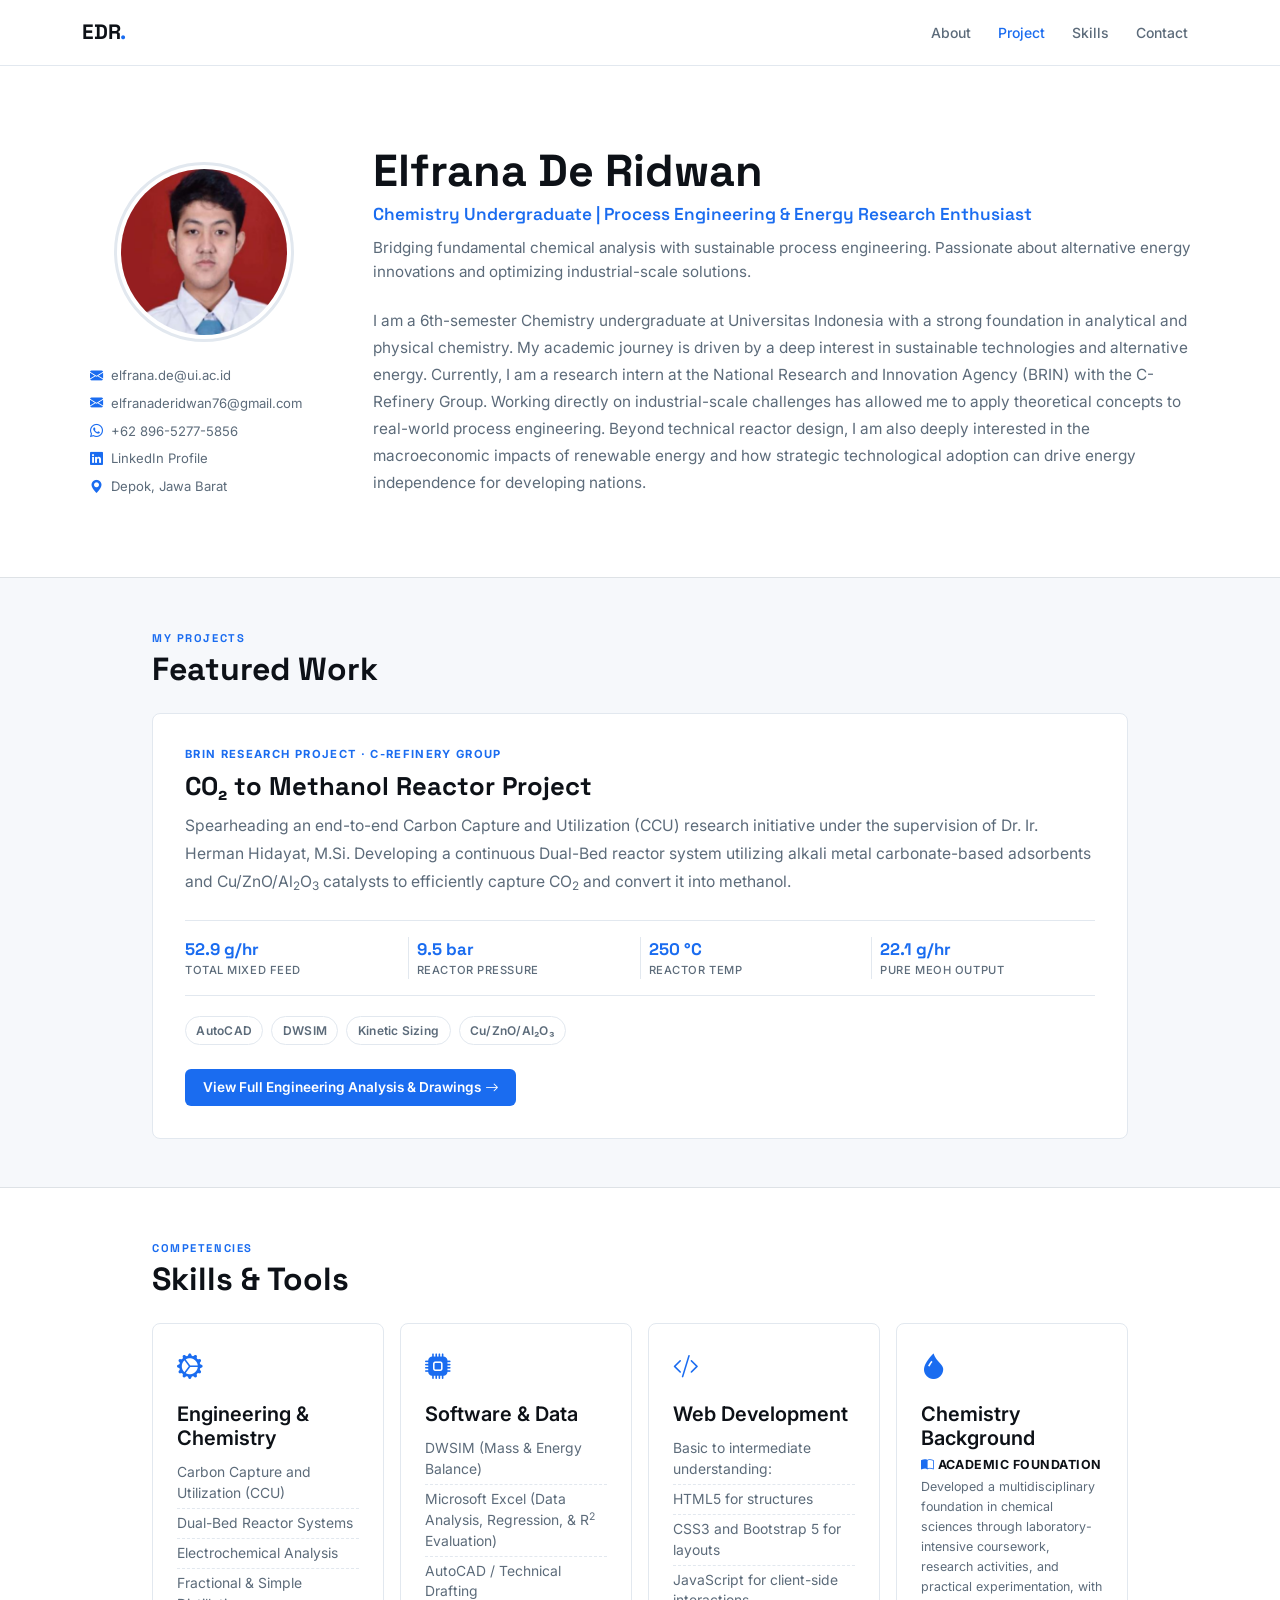
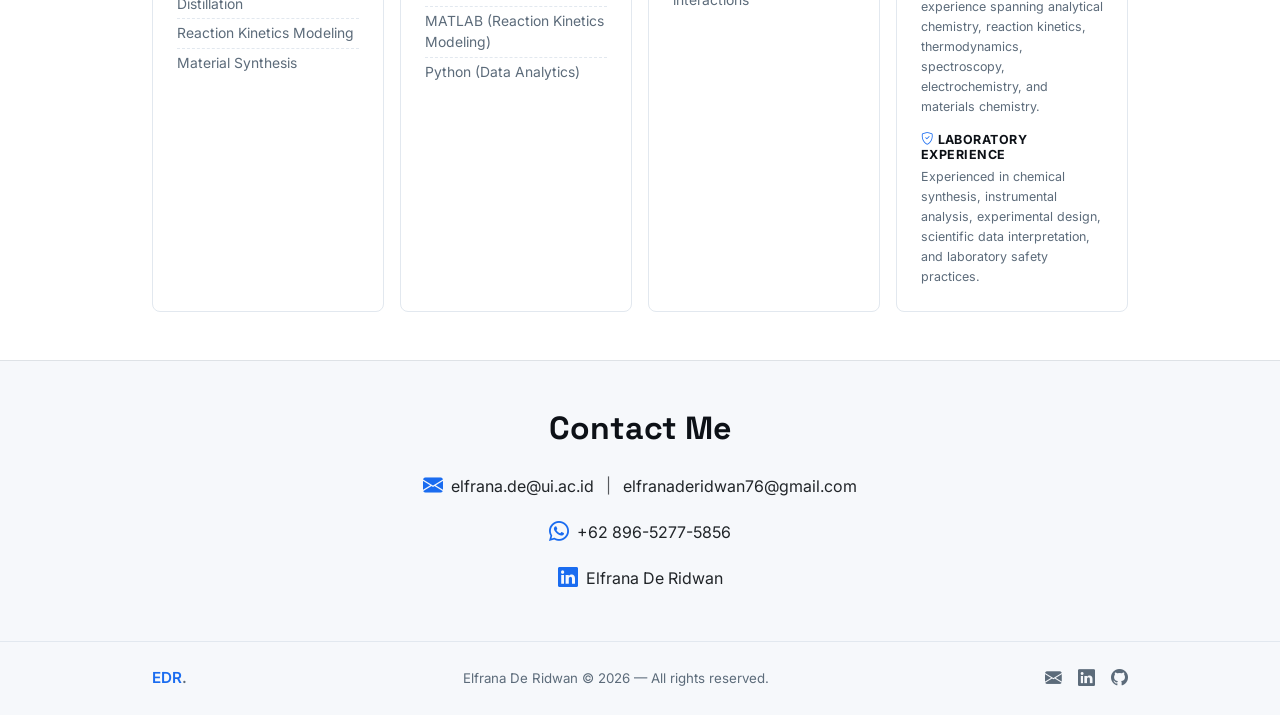
==== commit 3ed0b82e: "Add files via upload" ====
--- a/docs/index.html
+++ b/docs/index.html
@@ -194,10 +194,18 @@
         <div class="skill-card h-100">
           <div class="skill-icon"><i class="bi bi-droplet-fill"></i></div>
           <h5 class="fw-600 mt-3 mb-2">Chemistry Background</h5>
-          <ul class="skill-list">
-            <li><strong>Academic Study:</strong> Chemistry curriculum from semesters 1 to 6.</li>
-            <li><strong>Laboratory Assistant:</strong> Managed lab equipment setup, prepared chemical reagents, and guided students on safety protocols.</li>
-          </ul>
+          <div class="skill-block mb-3">
+            <h6 class="skill-sub-heading mb-1"><i class="bi bi-book-half text-accent me-1"></i>Academic Foundation</h6>
+            <p class="skill-block-text mb-0">
+              Developed a multidisciplinary foundation in chemical sciences through laboratory-intensive coursework, research activities, and practical experimentation, with experience spanning analytical chemistry, reaction kinetics, thermodynamics, spectroscopy, electrochemistry, and materials chemistry.
+            </p>
+          </div>
+          <div class="skill-block">
+            <h6 class="skill-sub-heading mb-1"><i class="bi bi-shield-check text-accent me-1"></i>Laboratory Experience</h6>
+            <p class="skill-block-text mb-0">
+              Experienced in chemical synthesis, instrumental analysis, experimental design, scientific data interpretation, and laboratory safety practices.
+            </p>
+          </div>
         </div>
       </div>
     </div>
--- a/docs/static/css/style.css
+++ b/docs/static/css/style.css
@@ -569,10 +569,14 @@
 .lightbox-modal img {
   max-width: 100%;
   max-height: 100%;
+  width: auto;
+  height: auto;
   border-radius: var(--radius);
   box-shadow: 0 10px 40px rgba(0, 0, 0, 0.4);
   border: 1px solid var(--border);
   background: #ffffff;
+  image-rendering: -webkit-optimize-contrast;
+  image-rendering: crisp-edges;
 }
 .lightbox-caption {
   margin-top: 1.25rem;
@@ -591,10 +595,31 @@
   opacity: 1;
   transform: translateY(0);
 }
+.lightbox-btn-link {
+  display: inline-flex;
+  align-items: center;
+  margin-top: 0.75rem;
+  color: #ffffff;
+  text-decoration: none;
+  font-size: 0.78rem;
+  font-weight: 600;
+  letter-spacing: 0.03em;
+  text-transform: uppercase;
+  padding: 0.45rem 1rem;
+  border: 1px solid rgba(255, 255, 255, 0.2);
+  border-radius: 20px;
+  background: rgba(255, 255, 255, 0.08);
+  transition: border-color 0.15s, background 0.15s, color 0.15s;
+}
+.lightbox-btn-link:hover {
+  border-color: var(--accent);
+  background: var(--accent);
+  color: #ffffff;
+}
 .lightbox-close-hint {
   margin-top: 0.5rem;
-  color: rgba(255, 255, 255, 0.5);
-  font-size: 0.75rem;
+  color: rgba(255, 255, 255, 0.4);
+  font-size: 0.7rem;
   letter-spacing: 0.04em;
   text-transform: uppercase;
 }
@@ -654,3 +679,21 @@
   .spec-divider    { display: none; }
   .meta-cell       { border-right: none; border-bottom: 1px solid var(--border); }
 }
+
+/* ── Custom Skill Blocks ───────────────────────── */
+.skill-block {
+  text-align: left;
+}
+.skill-sub-heading {
+  font-size: 0.78rem;
+  font-weight: 700;
+  text-transform: uppercase;
+  letter-spacing: 0.04em;
+  color: var(--txt);
+}
+.skill-block-text {
+  font-size: 0.78rem;
+  line-height: 1.6;
+  color: var(--txt-muted);
+}
+
